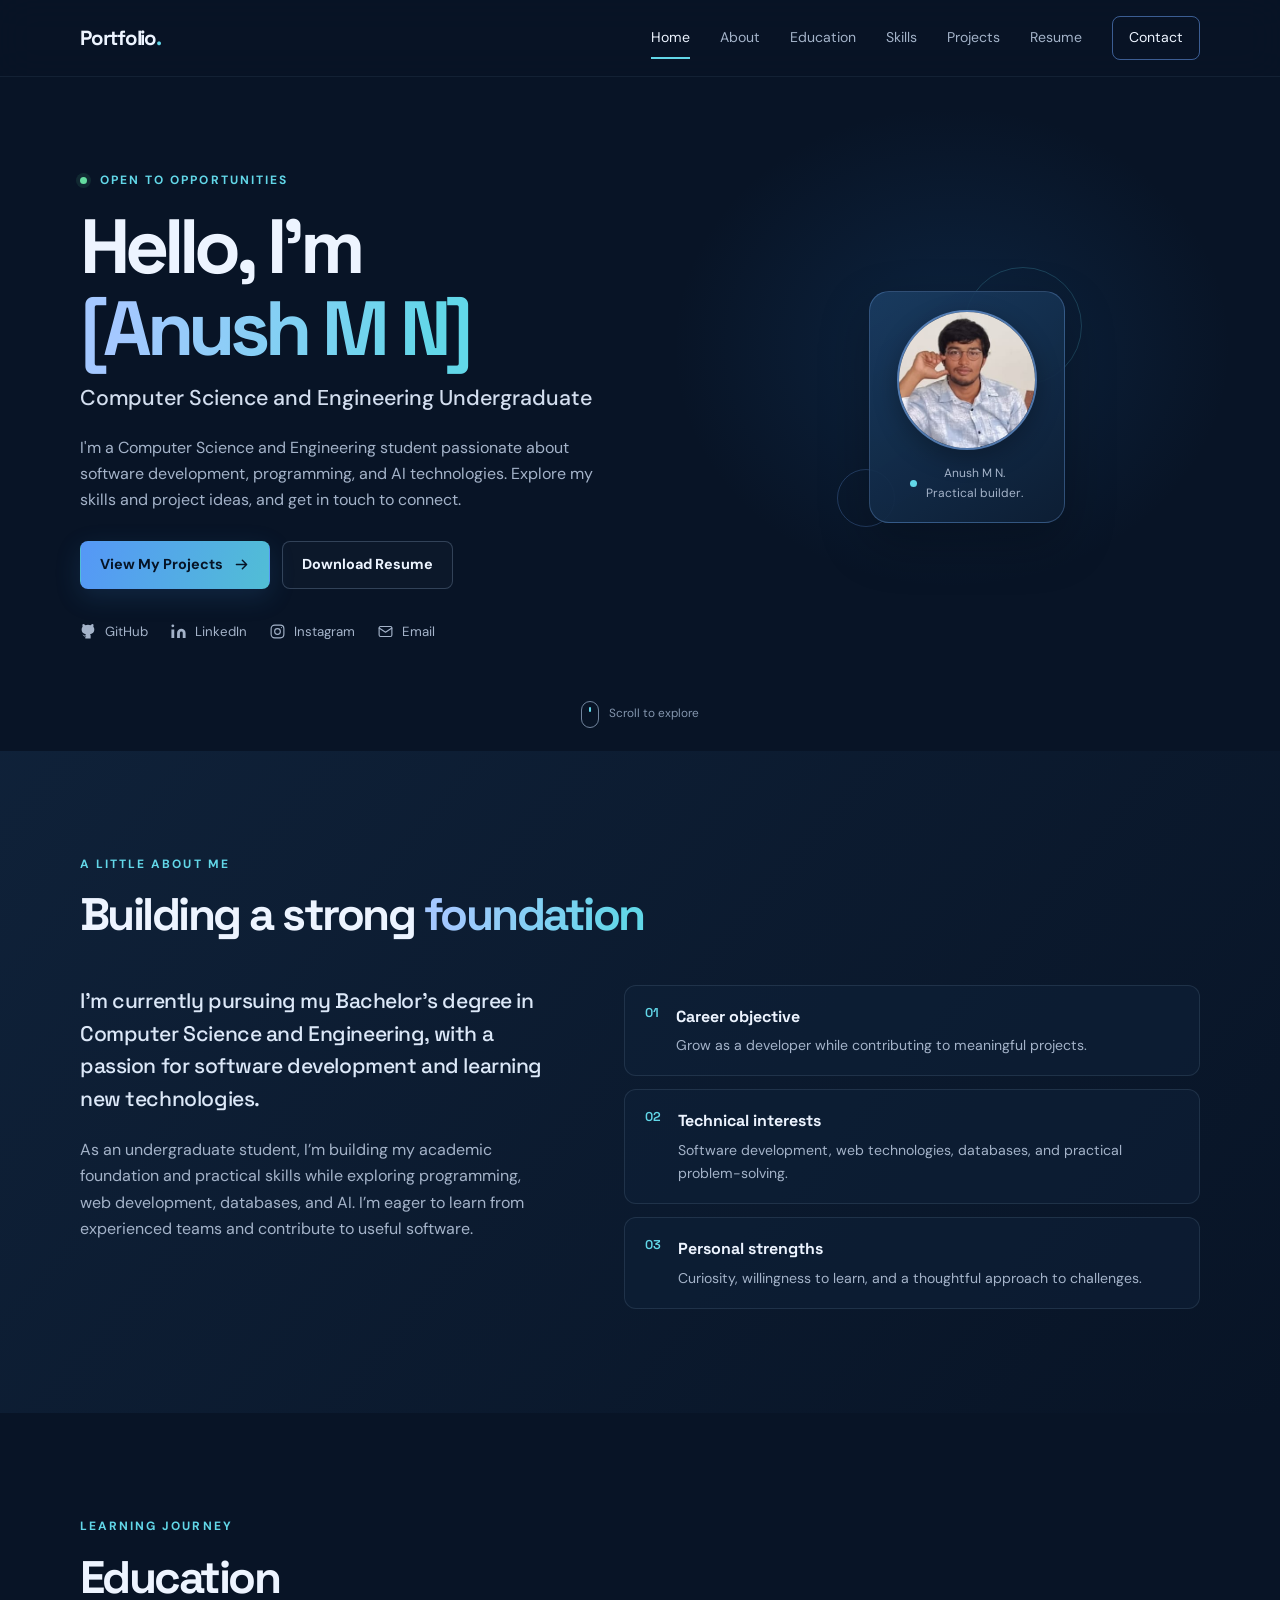
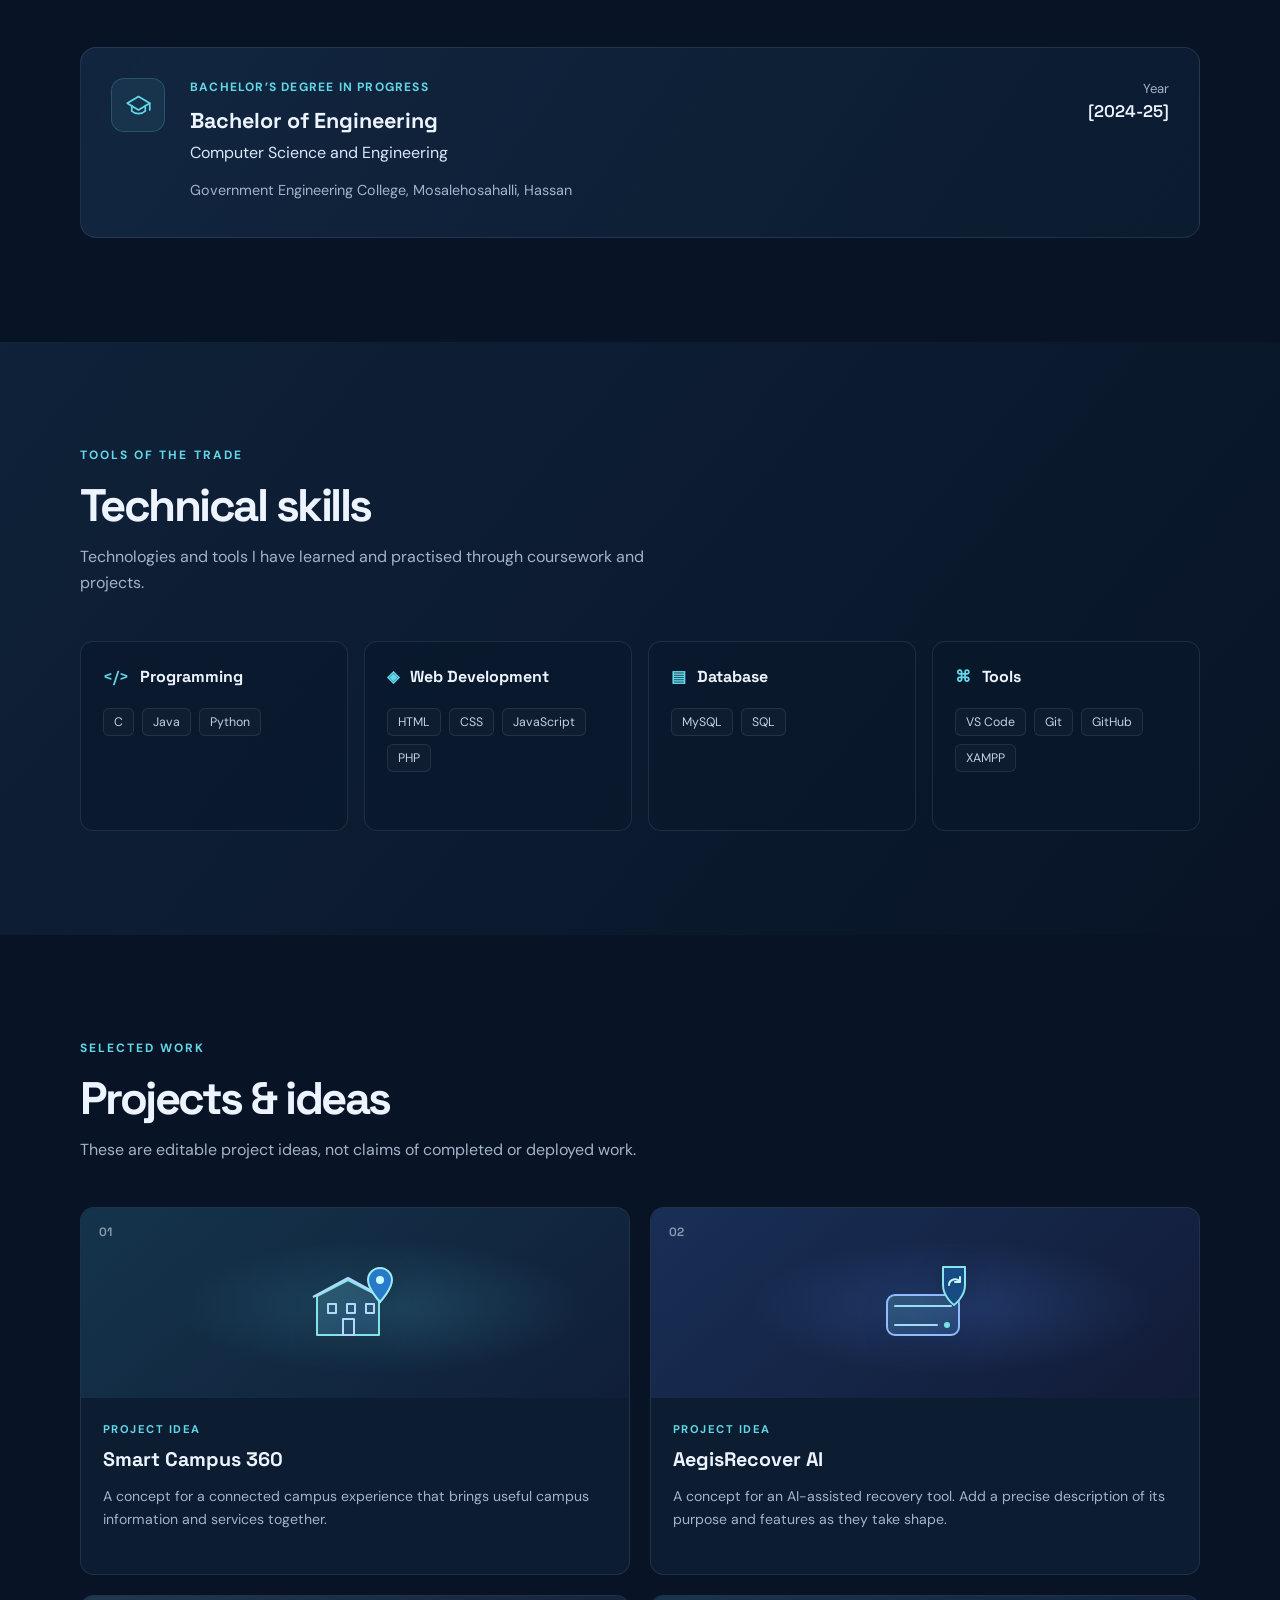
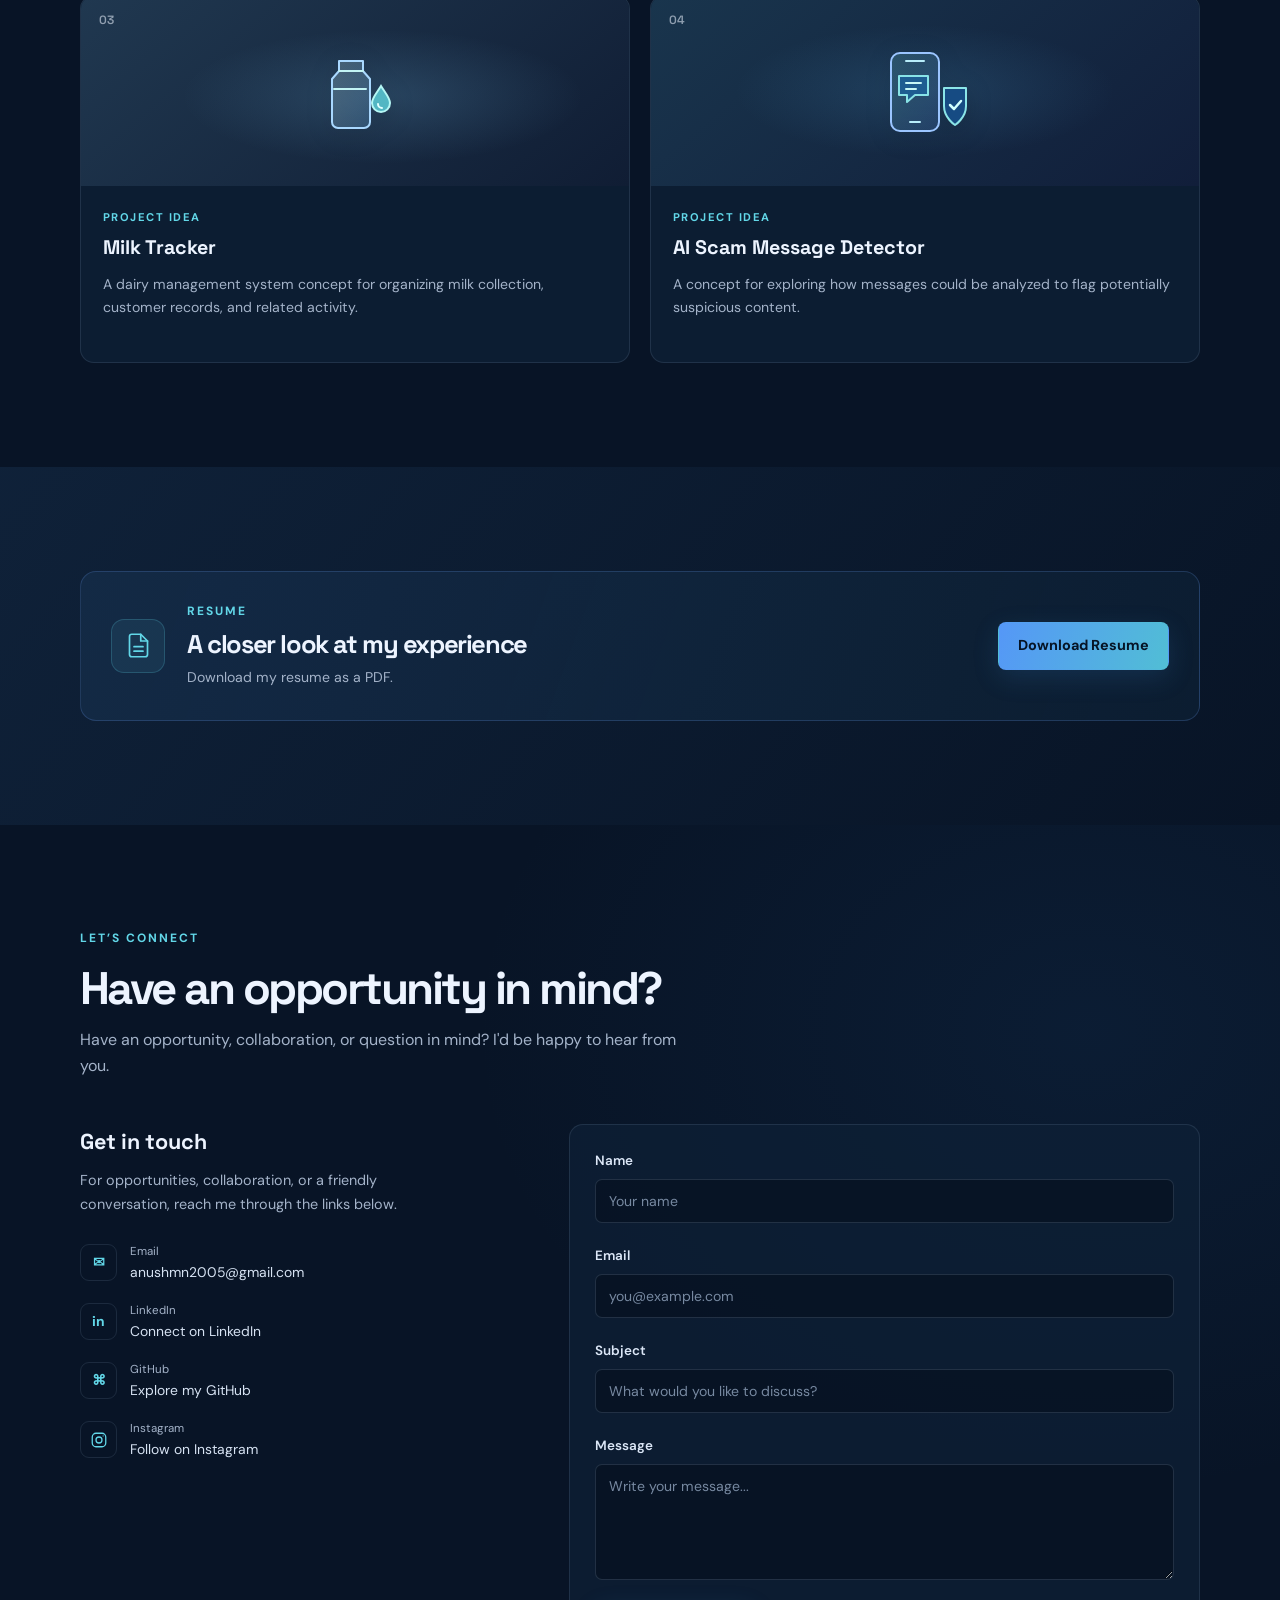
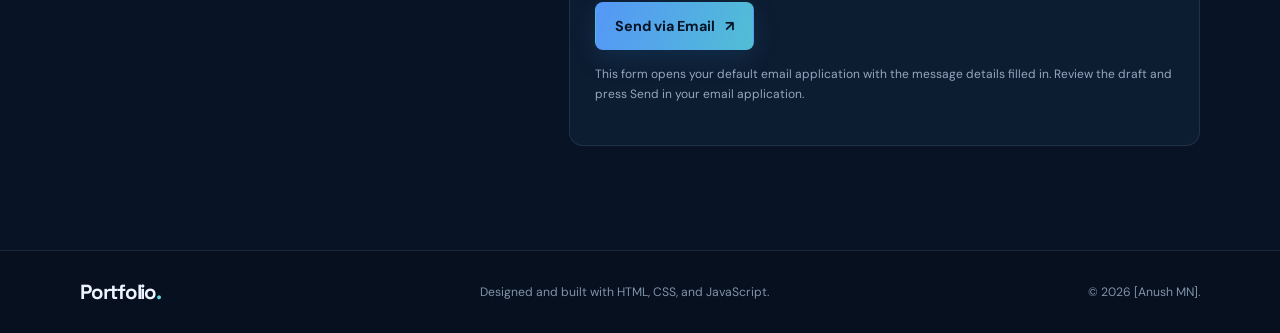
==== index.html @ e7bcd904 "Upload personal portfolio website" ====
<!doctype html>
<html lang="en">
  <head>
    <meta charset="utf-8">
    <meta name="viewport" content="width=device-width, initial-scale=1">
    <meta name="theme-color" content="#081426">
    <meta
      name="description"
      content="Portfolio of a Computer Science and Engineering undergraduate. Explore education, skills, projects, and contact details."
    >
    <title>Personal Portfolio | Computer Science and Engineering Undergraduate</title>
    <link rel="preconnect" href="https://fonts.googleapis.com">
    <link rel="preconnect" href="https://fonts.gstatic.com" crossorigin>
    <link
      href="https://fonts.googleapis.com/css2?family=DM+Sans:wght@400;500;600;700&family=Space+Grotesk:wght@400;500;600;700&display=swap"
      rel="stylesheet"
    >
    <link rel="stylesheet" href="css/style.css">
    <script src="js/script.js" defer></script>
  </head>
  <body>
    <a class="skip-link" href="#main-content">Skip to content</a>

    <header class="site-header">
      <div class="container header-inner">
        <a class="brand" href="#home" aria-label="Portfolio home">Portfolio<span>.</span></a>
        <button
          class="menu-toggle"
          type="button"
          aria-expanded="false"
          aria-controls="primary-navigation"
          aria-label="Open navigation menu"
        >
          <span></span><span></span><span></span>
        </button>
        <nav class="primary-navigation" id="primary-navigation" aria-label="Main navigation">
          <a class="nav-link is-active" href="#home">Home</a>
          <a class="nav-link" href="#about">About</a>
          <a class="nav-link" href="#education">Education</a>
          <a class="nav-link" href="#skills">Skills</a>
          <a class="nav-link" href="#projects">Projects</a>
          <a class="nav-link" href="#resume">Resume</a>
          <a class="nav-link nav-contact" href="#contact">Contact</a>
        </nav>
      </div>
    </header>

    <main id="main-content">
      <section class="hero section" id="home" aria-labelledby="hero-title">
        <div class="hero-glow" aria-hidden="true"></div>
        <div class="container hero-grid">
          <div class="hero-copy reveal">
            <p class="eyebrow"><span class="status-dot"></span> Open to opportunities</p>
            <h1 id="hero-title">Hello, I’m <span class="gradient-text"><br>[Anush M N]</span></h1>
            <p class="hero-role">Computer Science and Engineering Undergraduate</p>
            <p class="hero-intro">
              I'm a Computer Science and Engineering student passionate about software development, programming, and AI technologies.
              Explore my skills and project ideas, and get in touch to connect.
            </p>
            <div class="hero-actions">
              <a class="button button-primary" href="#projects">
                View My Projects
                <svg viewBox="0 0 20 20" aria-hidden="true"><path d="M4 10h12m-5-5 5 5-5 5"/></svg>
              </a>
              <a class="button button-secondary" href="assets/Anush_MN_Resume.pdf" download="Anush_MN_Resume.pdf">Download Resume</a>
            </div>
            <div class="social-links" aria-label="Social links">
              <a href="https://github.com/Anushm-n" target="_blank" rel="noreferrer" aria-label="GitHub profile">
                <svg viewBox="0 0 24 24" aria-hidden="true"><path d="M9 19c-4.3 1.4-4.3-2.5-6-3m12 6v-3.9a3.4 3.4 0 0 0-.9-2.6c3-.3 6.1-1.5 6.1-6.7a5.2 5.2 0 0 0-1.4-3.6 4.8 4.8 0 0 0-.1-3.6s-1.2-.4-3.9 1.4a13.5 13.5 0 0 0-7.1 0C5 1.2 3.8 1.6 3.8 1.6a4.8 4.8 0 0 0-.1 3.6 5.2 5.2 0 0 0-1.4 3.6c0 5.2 3.1 6.4 6.1 6.7a3.4 3.4 0 0 0-.9 2.6V22"/></svg>
                <span>GitHub</span>
              </a>
              <a href="https://www.linkedin.com/in/anush-anush-mn-0757133a0/" target="_blank" rel="noreferrer" aria-label="LinkedIn profile">
                <svg viewBox="0 0 24 24" aria-hidden="true"><path d="M16 8a6 6 0 0 1 6 6v7h-4v-7a2 2 0 0 0-4 0v7h-4v-7a6 6 0 0 1 6-6ZM2 9h4v12H2zM4 2a2 2 0 1 0 0 4 2 2 0 0 0 0-4Z"/></svg>
                <span>LinkedIn</span>
              </a>
              <a href="https://www.instagram.com/anushmn2005/" target="_blank" rel="noreferrer" aria-label="Instagram profile">
                <svg viewBox="0 0 24 24" aria-hidden="true"><rect x="3" y="3" width="18" height="18" rx="5"/><circle cx="12" cy="12" r="4"/><circle cx="17.5" cy="6.5" r=".75" fill="currentColor" stroke="none"/></svg>
                <span>Instagram</span>
              </a>
              <a href="mailto:anushmn2005@gmail.com" aria-label="Email Anush M N">
                <svg viewBox="0 0 24 24" aria-hidden="true"><rect x="3" y="5" width="18" height="14" rx="2"/><path d="m3 7 9 6 9-6"/></svg>
                <span>Email</span>
              </a>
            </div>
          </div>
          <div class="hero-visual reveal" aria-label="Profile photo">
            <div class="portrait-frame">
              <div class="portrait-image-frame">
                <img class="profile-photo" src="assets/profile.jpg" alt="Profile portrait cropped to face and shoulders">
              </div>
              <div class="portrait-caption"><span class="caption-mark"></span> Anush M N.<br> Practical builder.</div>
            </div>
            <div class="orbit orbit-one" aria-hidden="true"></div>
            <div class="orbit orbit-two" aria-hidden="true"></div>  
          </div>
        </div>
        <a class="scroll-cue" href="#about"><span></span> Scroll to explore</a>
      </section>

      <section class="section section-muted" id="about" aria-labelledby="about-title">
        <div class="container">
          <div class="section-heading reveal">
            <p class="eyebrow">A little about me</p>
            <h2 id="about-title">Building a strong <span class="gradient-text">foundation</span></h2>
          </div>
          <div class="about-grid">
            <div class="about-copy reveal">
              <p class="lead">
                I’m currently pursuing my Bachelor’s degree in Computer Science and
                Engineering, with a passion for software development and learning new technologies.
              </p>
              <p>
                As an undergraduate student, I’m building my academic foundation and practical
                skills while exploring programming, web development, databases, and AI.
                I’m eager to learn from experienced teams and contribute to useful software.
              </p>
            </div>
            <div class="strength-list reveal">
              <article class="strength-card">
                <span class="strength-icon" aria-hidden="true">01</span>
                <div><h3>Career objective</h3><p>Grow as a developer while contributing to meaningful projects.</p></div>
              </article>
              <article class="strength-card">
                <span class="strength-icon" aria-hidden="true">02</span>
                <div><h3>Technical interests</h3><p>Software development, web technologies, databases, and practical problem-solving.</p></div>
              </article>
              <article class="strength-card">
                <span class="strength-icon" aria-hidden="true">03</span>
                <div><h3>Personal strengths</h3><p>Curiosity, willingness to learn, and a thoughtful approach to challenges.</p></div>
              </article>
            </div>
          </div>
        </div>
      </section>

      <section class="section" id="education" aria-labelledby="education-title">
        <div class="container">
          <div class="section-heading reveal">
            <p class="eyebrow">Learning journey</p>
            <h2 id="education-title">Education</h2>
          </div>
          <article class="education-card reveal">
            <div class="education-icon" aria-hidden="true">
              <svg viewBox="0 0 24 24"><path d="m2 10 10-6 10 6-10 6-10-6Z"/><path d="M6 12v5c3.5 3 8.5 3 12 0v-5M22 10v6"/></svg>
            </div>
            <div class="education-details">
              <p class="card-kicker">Bachelor’s Degree in Progress</p>
              <h3>Bachelor of Engineering</h3>
              <p class="education-major">Computer Science and Engineering</p>
              <p class="muted-text">Government Engineering College, Mosalehosahalli, Hassan</p>
              
            </div>
            <div class="education-year"><span>Year</span><strong>[2024-25]</strong></div>
          </article>
        </div>
      </section>

      <section class="section section-muted" id="skills" aria-labelledby="skills-title">
        <div class="container">
          <div class="section-heading reveal">
            <p class="eyebrow">Tools of the trade</p>
            <h2 id="skills-title">Technical skills</h2>
            <p class="section-description">Technologies and tools I have learned and practised through coursework and projects.</p>
          </div>
          <div class="skill-groups">
            <article class="skill-card reveal">
              <div class="skill-heading"><span class="skill-symbol">&lt;/&gt;</span><h3>Programming</h3></div>
              <ul class="skill-list">
                <li><button class="skill-button" type="button" data-skill="c" aria-controls="skill-details" aria-expanded="false">C</button></li>
                <li><button class="skill-button" type="button" data-skill="java" aria-controls="skill-details" aria-expanded="false">Java</button></li>
                <li><button class="skill-button" type="button" data-skill="python" aria-controls="skill-details" aria-expanded="false">Python</button></li>
              </ul>
            </article>
            <article class="skill-card reveal">
              <div class="skill-heading"><span class="skill-symbol">◈</span><h3>Web Development</h3></div>
              <ul class="skill-list">
                <li><button class="skill-button" type="button" data-skill="html" aria-controls="skill-details" aria-expanded="false">HTML</button></li>
                <li><button class="skill-button" type="button" data-skill="css" aria-controls="skill-details" aria-expanded="false">CSS</button></li>
                <li><button class="skill-button" type="button" data-skill="javascript" aria-controls="skill-details" aria-expanded="false">JavaScript</button></li>
                <li><button class="skill-button" type="button" data-skill="php" aria-controls="skill-details" aria-expanded="false">PHP</button></li>
              </ul>
            </article>
            <article class="skill-card reveal">
              <div class="skill-heading"><span class="skill-symbol">▤</span><h3>Database</h3></div>
              <ul class="skill-list">
                <li><button class="skill-button" type="button" data-skill="mysql" aria-controls="skill-details" aria-expanded="false">MySQL</button></li>
                <li><button class="skill-button" type="button" data-skill="sql" aria-controls="skill-details" aria-expanded="false">SQL</button></li>
              </ul>
            </article>
            <article class="skill-card reveal">
              <div class="skill-heading"><span class="skill-symbol">⌘</span><h3>Tools</h3></div>
              <ul class="skill-list">
                <li><button class="skill-button" type="button" data-skill="vscode" aria-controls="skill-details" aria-expanded="false">VS Code</button></li>
                <li><button class="skill-button" type="button" data-skill="git" aria-controls="skill-details" aria-expanded="false">Git</button></li>
                <li><button class="skill-button" type="button" data-skill="github" aria-controls="skill-details" aria-expanded="false">GitHub</button></li>
                <li><button class="skill-button" type="button" data-skill="xampp" aria-controls="skill-details" aria-expanded="false">XAMPP</button></li>
              </ul>
            </article>
          </div>
          <aside class="skill-details" id="skill-details" aria-labelledby="skill-detail-title" aria-live="polite" tabindex="-1" hidden>
            <div class="skill-details-heading">
              <div>
                <p class="eyebrow">Topics learned and practised</p>
                <h3 id="skill-detail-title"></h3>
                <p class="skill-detail-intro" id="skill-detail-intro"></p>
              </div>
              <button class="skill-details-close" type="button" aria-label="Close skill details">Close <span aria-hidden="true">&times;</span></button>
            </div>
            <ul class="skill-topics" id="skill-topics"></ul>
          </aside>
        </div>
      </section>

      <section class="section" id="projects" aria-labelledby="projects-title">
        <div class="container">
          <div class="section-heading reveal">
            <p class="eyebrow">Selected work</p>
            <h2 id="projects-title">Projects &amp; ideas</h2>
            <p class="section-description">These are editable project ideas, not claims of completed or deployed work.</p>
          </div>
          <div class="project-grid">
            <article class="project-card reveal">
              <a class="project-card-link" href="project-details.html?project=smart-campus-360" target="_blank" rel="noopener" aria-label="View Smart Campus 360 project details in a new tab">
                <div class="project-art project-art-campus">
                  <span aria-hidden="true">01</span>
                  <svg class="project-illustration" viewBox="0 0 100 100" aria-hidden="true" focusable="false">
                    <defs><linearGradient id="campus-building" x1="0" y1="0" x2="1" y2="1"><stop stop-color="#75e1e5"/><stop offset="1" stop-color="#5797ed"/></linearGradient></defs>
                    <path d="M12 43 43 27l31 16v39H12z" fill="url(#campus-building)" fill-opacity=".2" stroke="#83e4e6" stroke-width="2" stroke-linejoin="round"/>
                    <path d="M8 44 43 25l35 19M23 51h8v9h-8zm19 0h8v9h-8zm19 0h8v9h-8zM38 66h11v16H38z" fill="none" stroke="#b3d8ff" stroke-width="2" stroke-linejoin="round"/>
                    <path d="M75 15a12 12 0 0 0-12 12c0 9 12 22 12 22s12-13 12-22a12 12 0 0 0-12-12Z" fill="#2879ca" stroke="#9cecf0" stroke-width="2"/>
                    <circle cx="75" cy="27" r="4" fill="#c8fbff"/>
                  </svg>
                </div>
                <div class="project-content">
                  <p class="project-status">Project idea</p>
                  <h3>Smart Campus 360</h3>
                  <p>A concept for a connected campus experience that brings useful campus information and services together.</p>
                </div>
              </a>
            </article>
            <article class="project-card reveal">
              <a class="project-card-link" href="project-details.html?project=aegisrecover-ai" target="_blank" rel="noopener" aria-label="View AegisRecover AI project details in a new tab">
                <div class="project-art project-art-aegis">
                  <span aria-hidden="true">02</span>
                  <svg class="project-illustration" viewBox="0 0 100 100" aria-hidden="true" focusable="false">
                    <defs><linearGradient id="drive-fill" x1="0" y1="0" x2="1" y2="1"><stop stop-color="#72dce5"/><stop offset="1" stop-color="#568ef0"/></linearGradient></defs>
                    <rect x="12" y="42" width="72" height="40" rx="8" fill="url(#drive-fill)" fill-opacity=".22" stroke="#8ebcff" stroke-width="2"/>
                    <path d="M20 53h56M20 72h42" stroke="#9fdcf3" stroke-width="2" stroke-linecap="round"/>
                    <circle cx="72" cy="72" r="3" fill="#79e4df"/>
                    <path d="M68 14h22v18c0 12-11 20-11 20S68 44 68 32z" fill="#164b83" stroke="#8be5e8" stroke-width="2" stroke-linejoin="round"/>
                    <path d="M74 32a6 6 0 0 1 11-3m0-5v5h-5" fill="none" stroke="#c5f6fa" stroke-width="2" stroke-linecap="round" stroke-linejoin="round"/>
                  </svg>
                </div>
                <div class="project-content">
                  <p class="project-status">Project idea</p>
                  <h3>AegisRecover AI</h3>
                  <p>A concept for an AI-assisted recovery tool. Add a precise description of its purpose and features as they take shape.</p>
                </div>
              </a>
            </article>
            <article class="project-card reveal">
              <a class="project-card-link" href="project-details.html?project=milk-tracker" target="_blank" rel="noopener" aria-label="View Milk Tracker project details in a new tab">
                <div class="project-art project-art-milk">
                  <span aria-hidden="true">03</span>
                  <svg class="project-illustration" viewBox="0 0 100 100" aria-hidden="true" focusable="false">
                    <defs><linearGradient id="milk-bottle" x1="0" y1="0" x2="1" y2="1"><stop stop-color="#d5faff"/><stop offset="1" stop-color="#70b8f5"/></linearGradient></defs>
                    <path d="M34 20h24v10l7 8v43a6 6 0 0 1-6 6H33a6 6 0 0 1-6-6V38l7-8z" fill="url(#milk-bottle)" fill-opacity=".22" stroke="#a9d8ff" stroke-width="2" stroke-linejoin="round"/>
                    <path d="M34 30h24M29 48h32" stroke="#c2f4f4" stroke-width="2" stroke-linecap="round"/>
                    <path d="M76 45c-5 8-9 12-9 17a9 9 0 0 0 18 0c0-5-4-9-9-17Z" fill="#5ed5df" fill-opacity=".8" stroke="#b5f7f5" stroke-width="2"/>
                    <path d="M73 63a4 4 0 0 0 4 4" fill="none" stroke="#e0ffff" stroke-width="2" stroke-linecap="round"/>
                  </svg>
                </div>
                <div class="project-content">
                  <p class="project-status">Project idea</p>
                  <h3>Milk Tracker</h3>
                  <p>A dairy management system concept for organizing milk collection, customer records, and related activity.</p>
                </div>
              </a>
            </article>
            <article class="project-card reveal">
              <a class="project-card-link" href="project-details.html?project=ai-scam-message-detector" target="_blank" rel="noopener" aria-label="View AI Scam Message Detector project details in a new tab">
                <div class="project-art project-art-scam">
                  <span aria-hidden="true">04</span>
                  <svg class="project-illustration" viewBox="0 0 100 100" aria-hidden="true" focusable="false">
                    <defs><linearGradient id="phone-fill" x1="0" y1="0" x2="1" y2="1"><stop stop-color="#79e0e5"/><stop offset="1" stop-color="#588fed"/></linearGradient></defs>
                    <rect x="16" y="12" width="48" height="78" rx="9" fill="url(#phone-fill)" fill-opacity=".18" stroke="#9bc5ff" stroke-width="2"/>
                    <path d="M31 20h18M35 81h10" stroke="#b8edfa" stroke-width="2" stroke-linecap="round"/>
                    <path d="M24 35h29v19H40l-8 7v-7h-8z" fill="#1e5d91" stroke="#88e3e7" stroke-width="2" stroke-linejoin="round"/>
                    <path d="M31 42h15M31 48h10" stroke="#c7f7f6" stroke-width="2" stroke-linecap="round"/>
                    <path d="M69 47h22v18c0 12-11 19-11 19S69 77 69 65z" fill="#164b83" stroke="#8be5e8" stroke-width="2" stroke-linejoin="round"/>
                    <path d="m75 64 4 4 7-8" fill="none" stroke="#d1ffff" stroke-width="2.5" stroke-linecap="round" stroke-linejoin="round"/>
                  </svg>
                </div>
                <div class="project-content">
                  <p class="project-status">Project idea</p>
                  <h3>AI Scam Message Detector</h3>
                  <p>A concept for exploring how messages could be analyzed to flag potentially suspicious content.</p>
                </div>
              </a>
            </article>
          </div>
        </div>
      </section>

      <section class="section section-muted" id="resume" aria-labelledby="resume-title">
        <div class="container">
          <div class="resume-card reveal">
            <div class="resume-icon" aria-hidden="true">
              <svg viewBox="0 0 24 24"><path d="M14 2H6a2 2 0 0 0-2 2v16a2 2 0 0 0 2 2h12a2 2 0 0 0 2-2V8z"/><path d="M14 2v6h6M8 13h8M8 17h8"/></svg>
            </div>
            <div class="resume-copy">
              <p class="eyebrow">Resume</p>
              <h2 id="resume-title">A closer look at my experience</h2>
              <p id="resume-status" class="muted-text" role="status">Download my resume as a PDF.</p>
            </div>
            <a class="button button-primary resume-download" href="assets/Anush_MN_Resume.pdf" download="Anush_MN_Resume.pdf">Download Resume</a>
          </div>
        </div>
      </section>

      <section class="section contact-section" id="contact" aria-labelledby="contact-title">
        <div class="container">
          <div class="section-heading reveal">
            <p class="eyebrow">Let’s connect</p>
            <h2 id="contact-title">Have an opportunity in mind?</h2>
            <p class="section-description">Have an opportunity, collaboration, or question in mind? I'd be happy to hear from you.</p>
          </div>
          <div class="contact-grid">
            <div class="contact-aside reveal">
              <h3>Get in touch</h3>
              <p>For opportunities, collaboration, or a friendly conversation, reach me through the links below.</p>
              <a class="contact-detail" href="mailto:anushmn2005@gmail.com">
                <span class="contact-detail-icon" aria-hidden="true">✉</span>
                <span><small>Email</small>anushmn2005@gmail.com</span>
              </a>
              <a class="contact-detail" href="https://www.linkedin.com/in/anush-anush-mn-0757133a0/" target="_blank" rel="noreferrer">
                <span class="contact-detail-icon" aria-hidden="true">in</span>
                <span><small>LinkedIn</small>Connect on LinkedIn</span>
              </a>
              <a class="contact-detail" href="https://github.com/Anushm-n" target="_blank" rel="noreferrer">
                <span class="contact-detail-icon" aria-hidden="true">⌘</span>
                <span><small>GitHub</small>Explore my GitHub</span>
              </a>
              <a class="contact-detail" href="https://www.instagram.com/anushmn2005/" target="_blank" rel="noreferrer">
                <span class="contact-detail-icon" aria-hidden="true">
                  <svg viewBox="0 0 24 24"><rect x="3" y="3" width="18" height="18" rx="5"/><circle cx="12" cy="12" r="4"/><circle cx="17.5" cy="6.5" r=".75" fill="currentColor" stroke="none"/></svg>
                </span>
                <span><small>Instagram</small>Follow on Instagram</span>
              </a>
            </div>
            <form class="contact-form reveal" id="contact-form" novalidate>
              <div class="form-row">
                <label for="contact-name">Name</label>
                <input id="contact-name" name="name" type="text" autocomplete="name" placeholder="Your name" required minlength="2">
                <small class="field-error" id="name-error"></small>
              </div>
              <div class="form-row">
                <label for="contact-email">Email</label>
                <input id="contact-email" name="email" type="email" autocomplete="email" placeholder="you@example.com" required>
                <small class="field-error" id="email-error"></small>
              </div>
              <div class="form-row">
                <label for="contact-subject">Subject</label>
                <input id="contact-subject" name="subject" type="text" placeholder="What would you like to discuss?" required minlength="3">
                <small class="field-error" id="subject-error"></small>
              </div>
              <div class="form-row">
                <label for="contact-message">Message</label>
                <textarea id="contact-message" name="message" rows="5" placeholder="Write your message..." required minlength="10"></textarea>
                <small class="field-error" id="message-error"></small>
              </div>
              <button class="button button-primary form-submit" type="submit">Send via Email <span aria-hidden="true">↗</span></button>
              <p class="form-note">This form opens your default email application with the message details filled in. Review the draft and press Send in your email application.</p>
              <p class="form-feedback" id="form-feedback" role="status" aria-live="polite"></p>
            </form>
          </div>
        </div>
      </section>
    </main>

    <footer class="site-footer">
      <div class="container footer-inner">
        <a class="brand" href="#home">Portfolio<span>.</span></a>
        <p>Designed and built with HTML, CSS, and JavaScript.</p>
        <p>&copy; <span id="current-year"></span> [Anush MN].</p>
      </div>
    </footer>

    <button class="back-to-top" type="button" aria-label="Back to top" title="Back to top">
      <svg viewBox="0 0 24 24" aria-hidden="true"><path d="m6 14 6-6 6 6"/></svg>
    </button>
  </body>
</html>
---- css/style.css ----
:root {
  color-scheme: dark;
  --page: #081426;
  --page-soft: #0c1a2e;
  --surface: #102139;
  --surface-raised: #142944;
  --line: rgba(165, 190, 225, 0.13);
  --text: #edf4ff;
  --muted: #a4b3c9;
  --blue: #70a7ff;
  --cyan: #62d7e8;
  --font-body: "DM Sans", sans-serif;
  --font-display: "Space Grotesk", sans-serif;
  --container: 1120px;
}

* { box-sizing: border-box; }

html { scroll-behavior: smooth; scroll-padding-top: 88px; }

body {
  margin: 0;
  background: var(--page);
  color: var(--text);
  font-family: var(--font-body);
  font-size: 16px;
  line-height: 1.65;
  -webkit-font-smoothing: antialiased;
}

body, button, input, textarea { font-family: var(--font-body); }
button, a { -webkit-tap-highlight-color: transparent; }
a { color: inherit; text-decoration: none; }
button { color: inherit; }
svg { display: block; }
::selection { color: #061324; background: var(--cyan); }

.container { width: min(var(--container), calc(100% - 48px)); margin-inline: auto; }
.section { position: relative; padding: 104px 0; }
.section-muted { background: linear-gradient(130deg, rgba(17, 37, 62, 0.78), rgba(8, 20, 38, 0.25)); }
.skip-link {
  position: fixed; z-index: 20; top: 10px; left: 10px; padding: 10px 14px;
  transform: translateY(-160%); border-radius: 8px; background: var(--text); color: var(--page);
}
.skip-link:focus { transform: translateY(0); }

.site-header {
  position: sticky; z-index: 10; top: 0; border-bottom: 1px solid rgba(165, 190, 225, 0.08);
  background: rgba(8, 20, 38, 0.88); backdrop-filter: blur(18px);
}
.header-inner { min-height: 76px; display: flex; align-items: center; justify-content: space-between; }
.brand { font: 700 1.28rem var(--font-display); letter-spacing: -0.06em; }
.brand span { color: var(--cyan); }
.primary-navigation { display: flex; align-items: center; gap: 30px; }
.nav-link { position: relative; color: var(--muted); font-size: 0.88rem; transition: color 180ms ease; }
.nav-link:hover, .nav-link.is-active { color: var(--text); }
.nav-link.is-active::after { position: absolute; right: 0; bottom: -9px; left: 0; height: 2px; background: var(--cyan); content: ""; }
.nav-contact { padding: 9px 16px; border: 1px solid rgba(112, 167, 255, 0.5); border-radius: 8px; color: var(--text); }
.nav-contact::after { display: none; }
.menu-toggle { display: none; }

.hero { min-height: 620px; display: flex; align-items: center; overflow: hidden; padding-top: 94px; padding-bottom: 108px; }
.hero-glow { position: absolute; top: 3%; right: 3%; width: 580px; height: 500px; pointer-events: none; background: radial-gradient(ellipse, rgba(31, 98, 165, 0.2), transparent 68%); }
.hero-grid { position: relative; display: grid; grid-template-columns: 1.12fr 0.88fr; align-items: center; gap: 60px; }
.eyebrow { margin: 0 0 14px; color: var(--cyan); font-size: 0.75rem; font-weight: 700; letter-spacing: 0.17em; text-transform: uppercase; }
.status-dot { display: inline-block; width: 7px; height: 7px; margin-right: 8px; border-radius: 50%; background: #64dca0; box-shadow: 0 0 0 4px rgba(100, 220, 160, 0.1); }
h1, h2, h3, p { margin-top: 0; }
h1, h2, h3 { font-family: var(--font-display); }
h1 { max-width: 700px; margin-bottom: 12px; font-size: clamp(2.8rem, 6vw, 4.8rem); line-height: 1.07; letter-spacing: -0.065em; }
.gradient-text { background: linear-gradient(100deg, #a4c8ff 12%, #62d7e8 90%); -webkit-background-clip: text; background-clip: text; color: transparent; }
.hero-role { margin-bottom: 18px; color: #d3deef; font-size: clamp(1.05rem, 2vw, 1.34rem); font-weight: 500; }
.hero-intro { max-width: 540px; margin-bottom: 27px; color: var(--muted); }
.hero-actions { display: flex; flex-wrap: wrap; gap: 12px; }
.button { min-height: 48px; display: inline-flex; align-items: center; justify-content: center; gap: 10px; padding: 0 19px; border: 1px solid transparent; border-radius: 8px; cursor: pointer; font-size: 0.9rem; font-weight: 700; transition: transform 180ms ease, border-color 180ms ease, background 180ms ease; }
.button:hover { transform: translateY(-2px); }
.button:focus-visible, a:focus-visible, button:focus-visible, input:focus-visible, textarea:focus-visible { outline: 3px solid rgba(98, 215, 232, 0.75); outline-offset: 3px; }
.button-primary { background: linear-gradient(110deg, #5597f7, #51bed5); color: #061426; box-shadow: 0 8px 26px rgba(57, 136, 205, 0.17); }
.button-primary:hover { background: linear-gradient(110deg, #6ba5fa, #6ad8e9); }
.button-primary svg { width: 17px; fill: none; stroke: currentColor; stroke-linecap: round; stroke-linejoin: round; stroke-width: 1.7; }
.button-secondary { border-color: rgba(165, 190, 225, 0.25); background: rgba(255,255,255,0.02); color: var(--text); }
.button-secondary:hover { border-color: var(--blue); background: rgba(112, 167, 255, 0.08); }
.social-links { display: flex; flex-wrap: wrap; gap: 22px; margin-top: 32px; }
.social-links a { display: inline-flex; align-items: center; gap: 8px; color: var(--muted); font-size: 0.83rem; transition: color 180ms ease; }
.social-links a:hover { color: var(--cyan); }
.social-links svg { width: 17px; height: 17px; fill: none; stroke: currentColor; stroke-linecap: round; stroke-linejoin: round; stroke-width: 1.6; }
.social-links a:first-child svg, .social-links a:nth-child(2) svg { fill: currentColor; stroke: none; }

.hero-visual { position: relative; width: min(100%, 220px); justify-self: center; padding: 12px; }
.portrait-frame { position: relative; z-index: 1; display: flex; flex-direction: column; align-items: center; gap: 14px; overflow: hidden; padding: 18px 14px; border: 1px solid rgba(134, 185, 255, 0.27); border-radius: 20px; background: linear-gradient(145deg, rgba(26, 61, 99, 0.9), rgba(13, 30, 52, 0.96)); box-shadow: 0 20px 50px rgba(0,0,0,0.26); }
.portrait-image-frame { flex: 0 0 140px; width: 140px; height: 140px; overflow: hidden; border: 2px solid rgba(134, 185, 255, 0.55); border-radius: 50%; box-shadow: 0 8px 24px rgba(0,0,0,0.28); }
.profile-photo { display: block; width: 100%; height: 100%; object-fit: cover; object-position: center 20%; transform: translateX(30px) scale(1.8); }
.portrait-caption { display: flex; align-items: center; justify-content: center; gap: 9px; color: var(--muted); font-size: 0.75rem; text-align: center; }
.caption-mark { width: 7px; height: 7px; border-radius: 50%; background: var(--cyan); }
.orbit { position: absolute; border: 1px solid rgba(98, 215, 232, 0.2); border-radius: 50%; }
.orbit-one { top: -12px; right: -5px; width: 118px; height: 118px; }
.orbit-two { bottom: 8px; left: -20px; width: 58px; height: 58px; border-color: rgba(112, 167, 255, 0.25); }
.scroll-cue { position: absolute; bottom: 23px; left: 50%; display: flex; align-items: center; gap: 10px; transform: translateX(-50%); color: #8395ad; font-size: 0.74rem; }
.scroll-cue span { width: 18px; height: 27px; border: 1px solid #71849d; border-radius: 12px; }
.scroll-cue span::after { display: block; width: 2px; height: 5px; margin: 5px auto; border-radius: 3px; background: var(--cyan); content: ""; }

.section-heading { max-width: 700px; margin-bottom: 44px; }
.section-heading h2, .resume-copy h2 { margin-bottom: 12px; font-size: clamp(2rem, 4vw, 2.85rem); line-height: 1.15; letter-spacing: -0.055em; }
.section-description { max-width: 600px; margin-bottom: 0; color: var(--muted); }
.about-grid { display: grid; grid-template-columns: 0.9fr 1.1fr; gap: 72px; }
.about-copy p { color: var(--muted); }
.about-copy .lead { color: #dce8f8; font: 500 1.32rem/1.55 var(--font-display); letter-spacing: -0.02em; }
.strength-list { display: grid; gap: 13px; }
.strength-card { display: flex; gap: 17px; padding: 18px 20px; border: 1px solid var(--line); border-radius: 12px; background: rgba(15, 34, 57, 0.55); }
.strength-icon { flex: 0 0 auto; color: var(--cyan); font: 600 0.8rem var(--font-display); }
.strength-card h3 { margin-bottom: 4px; font-size: 1rem; }
.strength-card p { margin-bottom: 0; color: var(--muted); font-size: 0.88rem; }

.education-card { display: flex; align-items: flex-start; gap: 25px; padding: 30px; border: 1px solid var(--line); border-radius: 16px; background: linear-gradient(125deg, rgba(20, 41, 68, 0.86), rgba(13, 30, 51, 0.75)); }
.education-icon, .resume-icon { flex: 0 0 auto; display: grid; width: 54px; height: 54px; place-items: center; border: 1px solid rgba(98, 215, 232, 0.2); border-radius: 13px; background: rgba(98, 215, 232, 0.08); color: var(--cyan); }
.education-icon svg, .resume-icon svg { width: 27px; fill: none; stroke: currentColor; stroke-linecap: round; stroke-linejoin: round; stroke-width: 1.5; }
.education-details { flex: 1; }
.card-kicker { margin-bottom: 5px; color: var(--cyan); font-size: 0.75rem; font-weight: 700; letter-spacing: 0.1em; text-transform: uppercase; }
.education-details h3 { margin-bottom: 2px; font-size: 1.35rem; }
.education-major { margin-bottom: 12px; color: #d9e7f8; }
.muted-text { color: var(--muted); }
.education-details .muted-text { margin-bottom: 4px; font-size: 0.9rem; }
.education-year { min-width: 125px; display: flex; flex-direction: column; align-items: flex-end; color: var(--muted); font-size: 0.82rem; }
.education-year strong { color: var(--text); font: 600 1.05rem var(--font-display); }

.skill-groups { display: grid; grid-template-columns: repeat(4, 1fr); gap: 16px; }
.skill-card { min-height: 190px; padding: 22px; border: 1px solid var(--line); border-radius: 13px; background: rgba(10, 25, 44, 0.68); transition: transform 180ms ease, border-color 180ms ease; }
.skill-card:hover { transform: translateY(-4px); border-color: rgba(98, 215, 232, 0.34); }
.skill-heading { display: flex; align-items: center; gap: 11px; margin-bottom: 18px; }
.skill-heading h3 { margin: 0; font-size: 1rem; }
.skill-symbol { color: var(--cyan); font: 600 1rem var(--font-display); }
.skill-list, .tag-list { display: flex; flex-wrap: wrap; gap: 8px; margin: 0; padding: 0; list-style: none; }
.skill-button, .tag-list li { padding: 5px 10px; border: 1px solid rgba(165, 190, 225, 0.13); border-radius: 6px; background: rgba(255,255,255,0.025); color: #c3d0e2; font-size: 0.77rem; }
.skill-button { cursor: pointer; transition: color 180ms ease, border-color 180ms ease, background 180ms ease; }
.skill-button:hover, .skill-button[aria-expanded="true"] { border-color: rgba(98, 215, 232, 0.45); background: rgba(98, 215, 232, 0.09); color: var(--cyan); }
.skill-button:focus-visible, .skill-details-close:focus-visible { outline: 3px solid rgba(98, 215, 232, 0.75); outline-offset: 3px; }
.skill-details { margin-top: 20px; padding: 22px 24px; border: 1px solid rgba(112, 167, 255, 0.26); border-radius: 13px; background: linear-gradient(125deg, rgba(20, 41, 68, 0.92), rgba(13, 30, 51, 0.88)); box-shadow: 0 16px 38px rgba(0,0,0,0.18); }
.skill-details[hidden] { display: none; }
.skill-details.is-open { animation: skill-details-enter 220ms ease both; }
.skill-details-heading { display: flex; align-items: flex-start; justify-content: space-between; gap: 20px; }
.skill-details-heading .eyebrow { margin-bottom: 5px; font-size: 0.67rem; }
.skill-details-heading h3 { margin-bottom: 5px; font-size: 1.25rem; }
.skill-detail-intro { margin-bottom: 0; color: var(--muted); font-size: 0.86rem; }
.skill-details-close { flex: 0 0 auto; display: inline-flex; align-items: center; gap: 8px; padding: 7px 10px; border: 1px solid var(--line); border-radius: 7px; background: rgba(255,255,255,0.025); color: #c3d0e2; cursor: pointer; font-size: 0.78rem; }
.skill-details-close:hover { border-color: rgba(98, 215, 232, 0.4); color: var(--cyan); }
.skill-details-close span { font-size: 1.05rem; line-height: 1; }
.skill-topics { display: flex; flex-wrap: wrap; gap: 8px; margin: 17px 0 0; padding: 0; list-style: none; }
.skill-topics li { padding: 5px 10px; border: 1px solid rgba(165, 190, 225, 0.13); border-radius: 6px; background: rgba(255,255,255,0.025); color: #c3d0e2; font-size: 0.77rem; }
@keyframes skill-details-enter { from { opacity: 0; transform: translateY(8px); } to { opacity: 1; transform: translateY(0); } }

.project-grid { display: grid; grid-template-columns: repeat(2, 1fr); gap: 20px; }
.project-card { overflow: hidden; border: 1px solid var(--line); border-radius: 14px; background: rgba(15, 32, 54, 0.78); transition: transform 180ms ease, border-color 180ms ease; }
.project-card:hover { transform: translateY(-4px); border-color: rgba(112, 167, 255, 0.35); }
.project-card-link { display: block; height: 100%; color: inherit; }
.project-card-link:focus-visible { display: block; outline: 3px solid rgba(98, 215, 232, 0.75); outline-offset: -3px; }
.project-art { position: relative; height: 190px; display: grid; overflow: hidden; place-items: center; }
.project-art > span { position: absolute; z-index: 1; top: 16px; left: 18px; color: rgba(237, 244, 255, 0.56); font: 600 0.75rem var(--font-display); }
.project-art-campus { background: radial-gradient(ellipse at 55% 52%, rgba(75, 182, 199, 0.2), transparent 48%), linear-gradient(140deg, #14344b, #101e39); }
.project-art-aegis { background: radial-gradient(ellipse at 55% 52%, rgba(75, 130, 229, 0.22), transparent 48%), linear-gradient(140deg, #182f56, #121b37); }
.project-art-milk { background: radial-gradient(ellipse at 55% 53%, rgba(112, 183, 226, 0.2), transparent 47%), linear-gradient(140deg, #203850, #101d34); }
.project-art-scam { background: radial-gradient(ellipse at 50% 50%, rgba(75, 153, 202, 0.2), transparent 49%), linear-gradient(140deg, #19354d, #111e3a); }
.project-illustration { position: relative; width: 100px; height: 100px; overflow: visible; filter: drop-shadow(0 5px 12px rgba(0, 0, 0, 0.2)); }
.project-content { padding: 22px; }
.project-status { margin-bottom: 5px; color: var(--cyan); font-size: 0.7rem; font-weight: 700; letter-spacing: 0.13em; text-transform: uppercase; }
.project-content h3 { margin-bottom: 9px; font-size: 1.23rem; }
.project-content > p:not(.project-status) { min-height: 51px; margin-bottom: 16px; color: var(--muted); font-size: 0.88rem; }
.tag-list { margin-bottom: 18px; }
.tag-list li { color: #9eb4cd; font-size: 0.72rem; }

.project-details-page { min-height: 100vh; display: flex; flex-direction: column; }
.project-details-main { flex: 1; padding: 48px 0 90px; }
.project-back-link { display: inline-flex; align-items: center; gap: 9px; margin-bottom: 22px; color: #b6d2fb; font-size: 0.9rem; font-weight: 600; }
.project-back-link:hover { color: var(--cyan); }
.project-back-link:focus-visible { outline: 3px solid rgba(98, 215, 232, 0.75); outline-offset: 4px; }
.project-details-card { overflow: hidden; border: 1px solid var(--line); border-radius: 16px; background: rgba(15, 32, 54, 0.82); box-shadow: 0 24px 60px rgba(0,0,0,0.2); animation: skill-details-enter 240ms ease both; }
.project-details-card[hidden] { display: none; }
.project-details-art { min-height: 190px; display: grid; place-items: center; }
.project-details-art.project-art-campus { background: radial-gradient(ellipse at 55% 52%, rgba(75, 182, 199, 0.2), transparent 48%), linear-gradient(140deg, #14344b, #101e39); }
.project-details-art.project-art-aegis { background: radial-gradient(ellipse at 55% 52%, rgba(75, 130, 229, 0.22), transparent 48%), linear-gradient(140deg, #182f56, #121b37); }
.project-details-art.project-art-milk { background: radial-gradient(ellipse at 55% 53%, rgba(112, 183, 226, 0.2), transparent 47%), linear-gradient(140deg, #203850, #101d34); }
.project-details-art.project-art-scam { background: radial-gradient(ellipse at 50% 50%, rgba(75, 153, 202, 0.2), transparent 49%), linear-gradient(140deg, #19354d, #111e3a); }
.project-details-illustration { width: 110px; height: 110px; filter: drop-shadow(0 5px 12px rgba(0,0,0,0.2)); }
.project-details-content { max-width: 760px; padding: 34px clamp(22px, 6vw, 58px) 42px; }
.project-details-content > .project-status { margin-bottom: 8px; }
.project-details-content h1 { margin-bottom: 14px; font-size: clamp(2rem, 5vw, 3rem); }
.project-details-overview { margin-bottom: 30px; color: #c4d2e5; font-size: 1.02rem; }
.project-details-content h2 { margin-bottom: 13px; font-size: 1.2rem; }
.project-area-list { display: grid; gap: 10px; margin: 0; padding: 0; list-style: none; }
.project-area-list li { position: relative; padding: 10px 13px 10px 34px; border: 1px solid var(--line); border-radius: 8px; background: rgba(255,255,255,0.025); color: #c3d0e2; font-size: 0.9rem; }
.project-area-list li::before { position: absolute; top: 17px; left: 14px; width: 7px; height: 7px; border-radius: 50%; background: var(--cyan); content: ""; }
.project-details-note { margin: 22px 0 0; padding: 12px 14px; border-left: 3px solid var(--cyan); border-radius: 0 7px 7px 0; background: rgba(98, 215, 232, 0.07); color: #c3d0e2; font-size: 0.86rem; }
.project-details-note[hidden] { display: none; }
.project-details-error { padding: 22px; border: 1px solid var(--line); border-radius: 12px; color: var(--muted); }
.project-details-error[hidden] { display: none; }
.project-links { display: flex; gap: 20px; }
.text-link { color: #b6d2fb; font-size: 0.82rem; font-weight: 600; }
.text-link:hover { color: var(--cyan); }
.text-link span { margin-left: 3px; }
.is-placeholder { color: #8497b1; }
.is-placeholder:hover { color: var(--cyan); }

.resume-card { display: flex; align-items: center; gap: 22px; padding: 30px; border: 1px solid rgba(112, 167, 255, 0.2); border-radius: 16px; background: linear-gradient(110deg, rgba(20, 43, 71, 0.9), rgba(13, 31, 51, 0.8)); }
.resume-copy { flex: 1; }
.resume-copy .eyebrow { margin-bottom: 8px; }
.resume-copy h2 { margin-bottom: 7px; font-size: 1.6rem; }
.resume-copy .muted-text { margin-bottom: 0; font-size: 0.88rem; }
code { color: #b9d7ff; font-size: 0.92em; }
.resume-download[hidden] { display: none; }

.contact-section { background: radial-gradient(ellipse at 85% 20%, rgba(34, 91, 150, 0.12), transparent 40%); }
.contact-grid { display: grid; grid-template-columns: 0.8fr 1.2fr; gap: 68px; align-items: start; }
.contact-aside h3 { margin-bottom: 10px; font-size: 1.35rem; }
.contact-aside > p { max-width: 340px; margin-bottom: 25px; color: var(--muted); font-size: 0.9rem; }
.contact-detail { display: flex; align-items: center; gap: 13px; margin: 17px 0; color: #d6e2f2; font-size: 0.87rem; }
.contact-detail:hover { color: var(--cyan); }
.contact-detail-icon { width: 37px; height: 37px; display: grid; place-items: center; border: 1px solid var(--line); border-radius: 9px; color: var(--cyan); font-weight: 700; }
.contact-detail-icon svg { width: 18px; height: 18px; fill: none; stroke: currentColor; stroke-linecap: round; stroke-linejoin: round; stroke-width: 1.7; }
.contact-detail small { display: block; color: var(--muted); font-size: 0.72rem; }
.contact-form { display: grid; gap: 15px; padding: 25px; border: 1px solid var(--line); border-radius: 14px; background: rgba(15, 32, 54, 0.72); }
.form-row { display: grid; gap: 7px; }
.form-row label { color: #dce7f7; font-size: 0.84rem; font-weight: 600; }
.form-row input, .form-row textarea { width: 100%; padding: 12px 13px; border: 1px solid rgba(165, 190, 225, 0.17); border-radius: 7px; background: rgba(5, 15, 28, 0.58); color: var(--text); font-size: 0.88rem; }
.form-row input::placeholder, .form-row textarea::placeholder { color: #7789a1; }
.form-row textarea { resize: vertical; }
.form-row [aria-invalid="true"] { border-color: #ff8c8c; }
.field-error { min-height: 0; color: #ffabab; font-size: 0.75rem; }
.field-error:not(:empty) { min-height: 1em; }
.form-submit { justify-self: start; }
.form-note { margin: 0; color: #95a7be; font-size: 0.75rem; }
.form-feedback { min-height: 0; margin: 0; color: var(--cyan); font-size: 0.85rem; }
.form-feedback:not(:empty) { min-height: 1.4em; }

.site-footer { border-top: 1px solid var(--line); background: rgba(5, 14, 27, 0.55); }
.footer-inner { min-height: 82px; display: flex; align-items: center; justify-content: space-between; gap: 20px; }
.footer-inner p { margin: 0; color: #8293aa; font-size: 0.76rem; }
.back-to-top { position: fixed; z-index: 5; right: 24px; bottom: 24px; width: 44px; height: 44px; display: grid; place-items: center; border: 1px solid rgba(165, 190, 225, 0.2); border-radius: 50%; background: #142944; color: var(--text); cursor: pointer; opacity: 0; pointer-events: none; transform: translateY(8px); transition: opacity 180ms ease, transform 180ms ease, background 180ms ease; }
.back-to-top.is-visible { opacity: 1; pointer-events: auto; transform: translateY(0); }
.back-to-top:hover { background: #1c3c61; }
.back-to-top svg { width: 20px; fill: none; stroke: currentColor; stroke-linecap: round; stroke-linejoin: round; stroke-width: 1.8; }

.js .reveal { opacity: 0; transform: translateY(18px); transition: opacity 550ms ease, transform 550ms ease; }
.js .reveal.is-visible { opacity: 1; transform: translateY(0); }

@media (max-width: 900px) {
  .primary-navigation { gap: 19px; }
  .hero-grid { gap: 30px; }
  .skill-groups { grid-template-columns: repeat(2, 1fr); }
  .about-grid { gap: 38px; }
  .contact-grid { gap: 40px; }
}

@media (max-width: 700px) {
  html { scroll-padding-top: 72px; }
  .container { width: min(100% - 36px, var(--container)); }
  .section { padding: 78px 0; }
  .header-inner { min-height: 68px; }
  .menu-toggle { width: 42px; height: 42px; display: grid; align-content: center; justify-items: center; gap: 5px; padding: 0; border: 1px solid var(--line); border-radius: 8px; background: transparent; cursor: pointer; }
  .menu-toggle span { width: 18px; height: 2px; border-radius: 2px; background: var(--text); transition: transform 180ms ease, opacity 180ms ease; }
  .menu-toggle[aria-expanded="true"] span:first-child { transform: translateY(7px) rotate(45deg); }
  .menu-toggle[aria-expanded="true"] span:nth-child(2) { opacity: 0; }
  .menu-toggle[aria-expanded="true"] span:last-child { transform: translateY(-7px) rotate(-45deg); }
  .primary-navigation { position: absolute; top: calc(100% + 1px); right: 0; left: 0; display: none; align-items: stretch; gap: 0; padding: 8px 18px 18px; border-bottom: 1px solid var(--line); background: rgba(8, 20, 38, 0.98); }
  .primary-navigation.is-open { display: flex; flex-direction: column; }
  .nav-link { padding: 11px 6px; }
  .nav-link.is-active::after { right: auto; bottom: 5px; width: 24px; }
  .nav-contact { margin-top: 5px; text-align: center; }
  .hero { min-height: auto; padding-top: 74px; padding-bottom: 84px; }
  .hero-grid { grid-template-columns: 1fr; gap: 42px; }
  .hero-copy { max-width: 600px; }
  .hero-visual { width: min(100%, 220px); justify-self: center; }
  .scroll-cue { display: none; }
  .about-grid, .contact-grid { grid-template-columns: 1fr; gap: 32px; }
  .education-card { gap: 18px; padding: 22px; }
  .education-year { min-width: 75px; }
  .project-grid { gap: 15px; }
  .project-art { height: 160px; }
  .project-illustration { width: 92px; height: 92px; }
  .project-content { padding: 18px; }
  .project-details-main { padding: 32px 0 70px; }
  .project-details-art { min-height: 165px; }
  .project-details-illustration { width: 96px; height: 96px; }
  .project-details-content { padding-top: 27px; padding-bottom: 32px; }
  .resume-card { align-items: flex-start; flex-wrap: wrap; padding: 24px; }
  .resume-download { margin-left: 76px; }
  .footer-inner { flex-wrap: wrap; justify-content: flex-start; padding-top: 18px; padding-bottom: 18px; }
  .footer-inner p:first-of-type { width: 100%; order: 1; }
}

@media (max-width: 480px) {
  .container { width: calc(100% - 32px); }
  h1 { font-size: clamp(2.55rem, 13vw, 3.55rem); }
  .hero-actions { align-items: stretch; flex-direction: column; }
  .hero-actions .button { width: 100%; }
  .social-links { gap: 15px; }
  .social-links a { font-size: 0.77rem; }
  .skill-groups, .project-grid { grid-template-columns: 1fr; }
  .skill-card { min-height: auto; }
  .education-card { flex-wrap: wrap; }
  .education-details { flex-basis: calc(100% - 75px); }
  .education-year { align-items: flex-start; margin-left: 72px; }
  .project-art { height: 160px; }
  .project-illustration { width: 88px; height: 88px; }
  .project-details-main { padding-top: 24px; }
  .resume-card { gap: 16px; }
  .resume-copy { flex-basis: calc(100% - 70px); }
  .resume-copy h2 { font-size: 1.35rem; }
  .resume-download { margin-left: 70px; }
  .contact-form { padding: 18px; }
  .back-to-top { right: 16px; bottom: 16px; }
}

@media (prefers-reduced-motion: reduce) {
  *, *::before, *::after { scroll-behavior: auto !important; animation-duration: 0.01ms !important; animation-iteration-count: 1 !important; transition-duration: 0.01ms !important; }
  .js .reveal { opacity: 1; transform: none; }
}
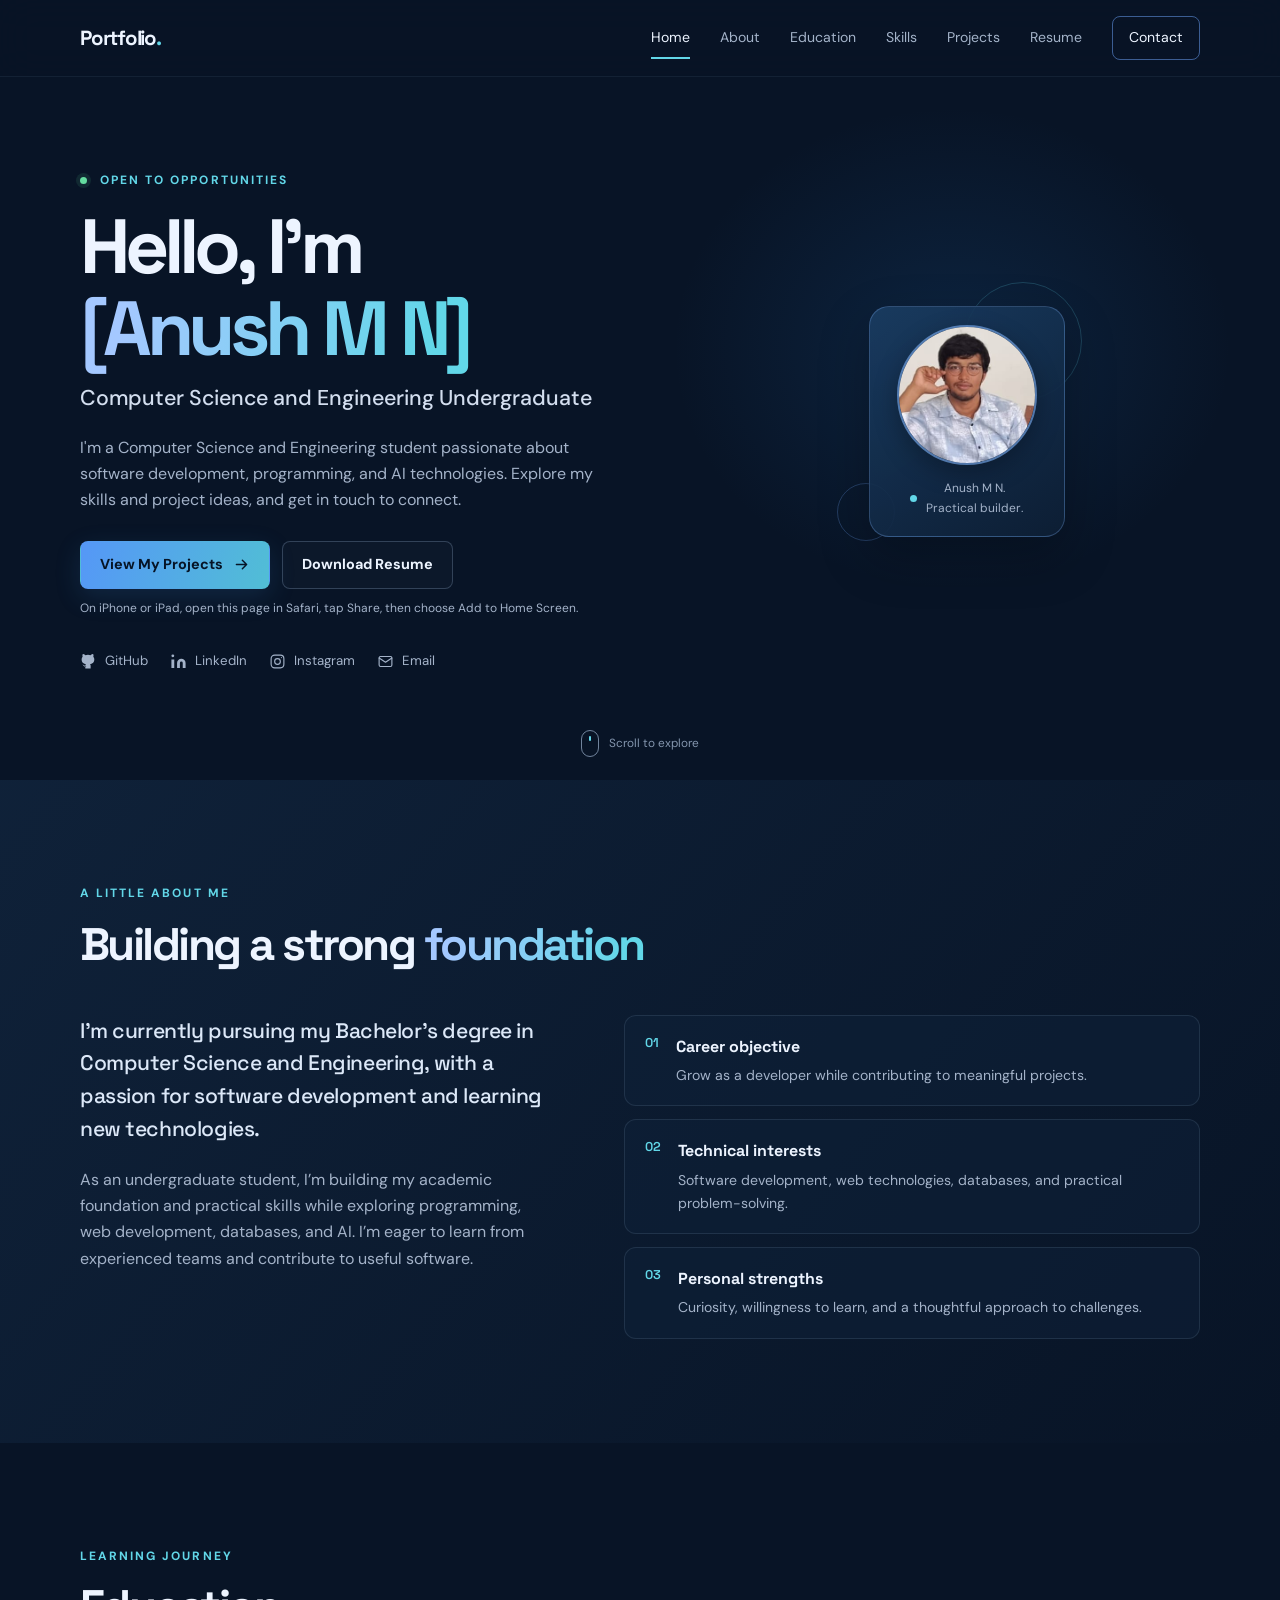
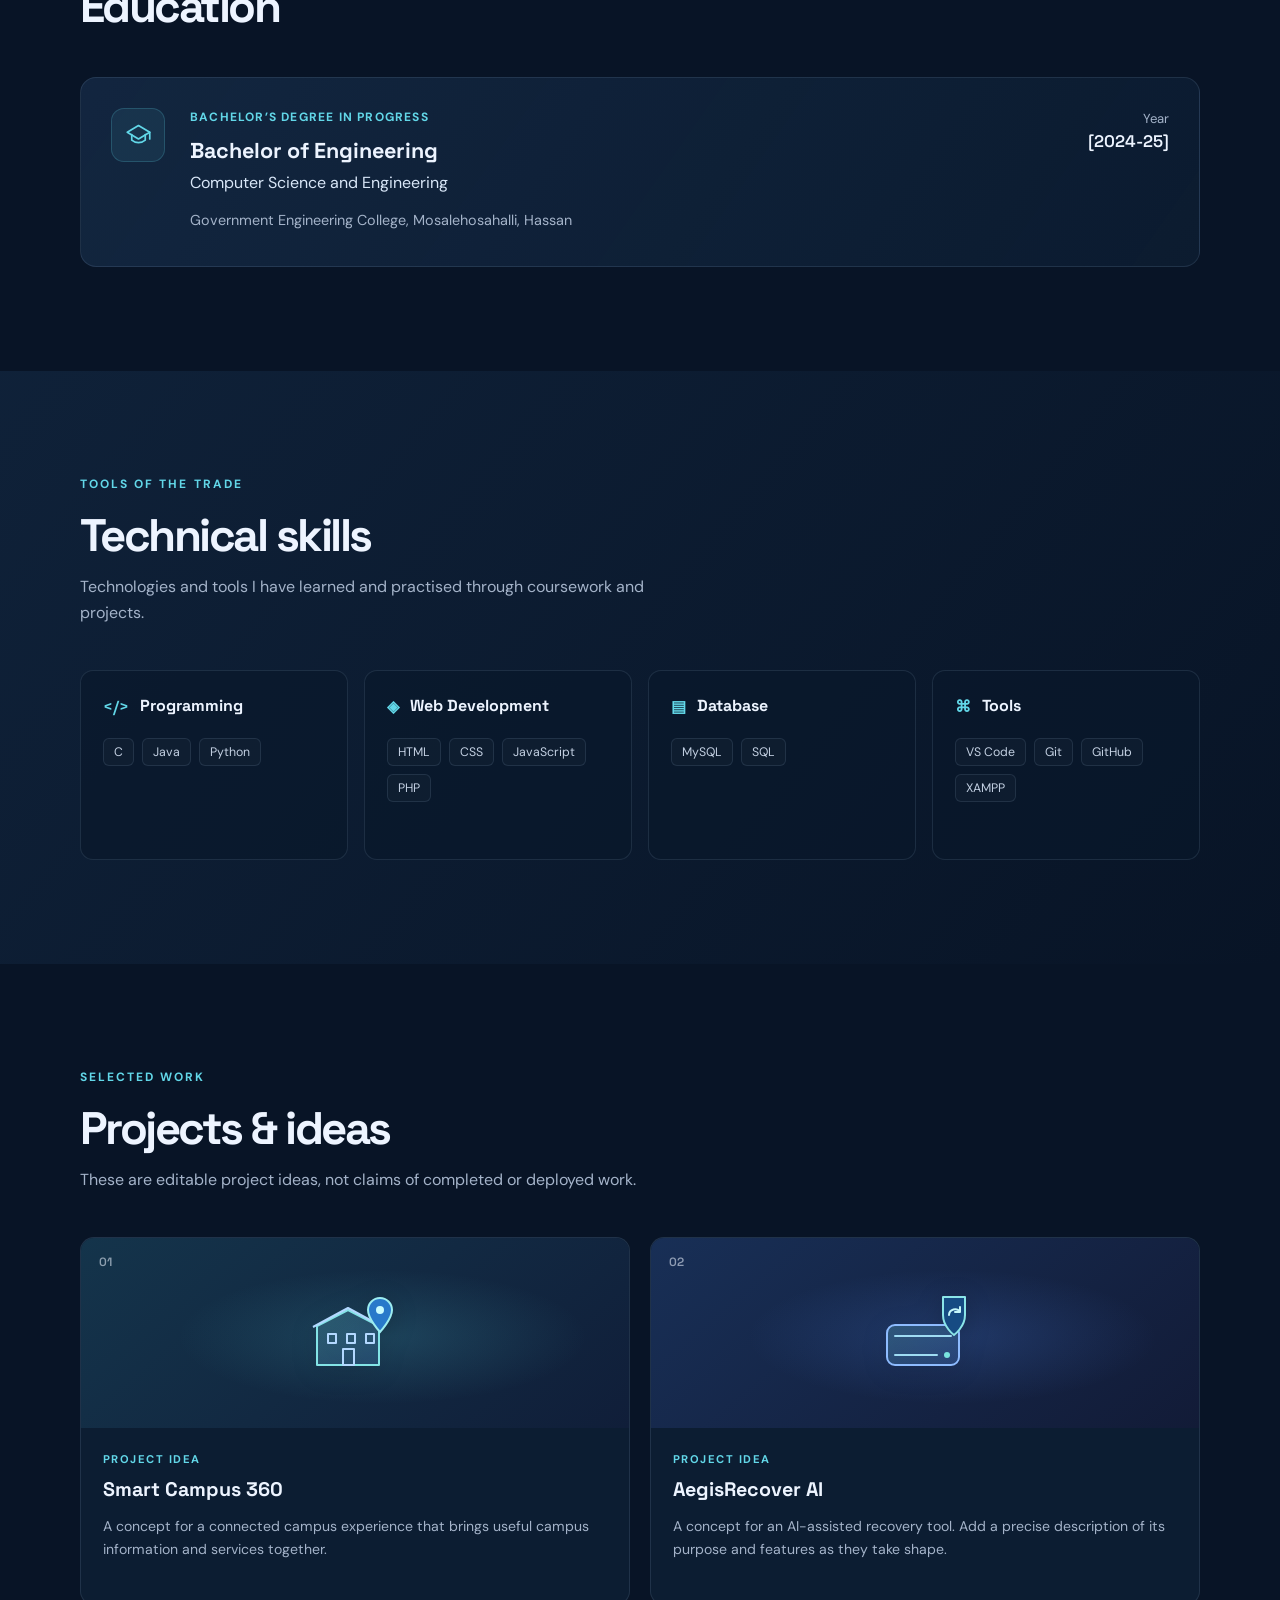
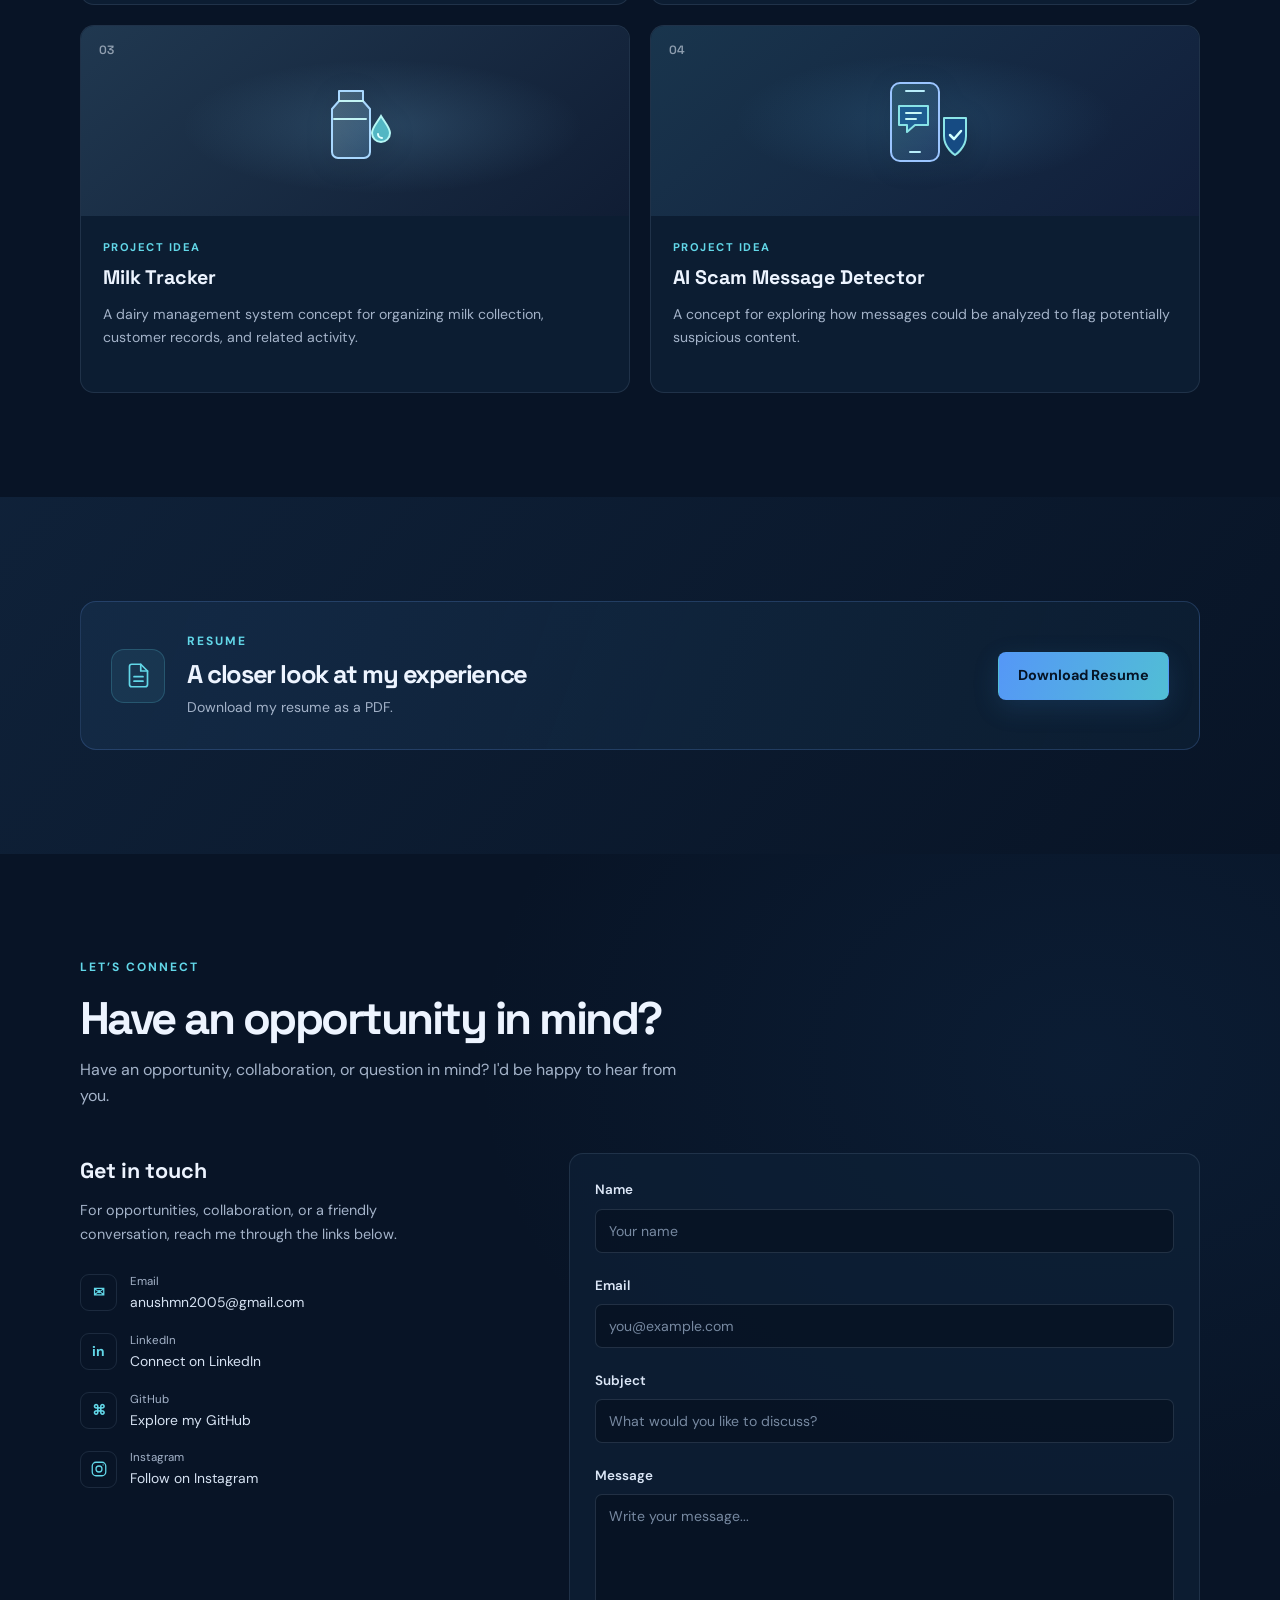
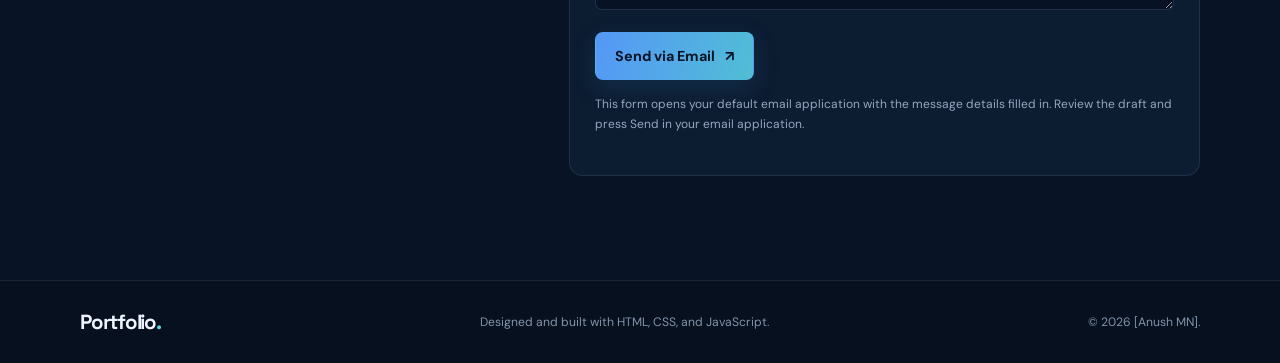
==== commit f33062e9: "Add PWA support to Anush Portfolio" ====
--- a/index.html
+++ b/index.html
@@ -1,393 +1,400 @@
-<!doctype html>
-<html lang="en">
-  <head>
-    <meta charset="utf-8">
-    <meta name="viewport" content="width=device-width, initial-scale=1">
-    <meta name="theme-color" content="#081426">
-    <meta
-      name="description"
-      content="Portfolio of a Computer Science and Engineering undergraduate. Explore education, skills, projects, and contact details."
-    >
-    <title>Personal Portfolio | Computer Science and Engineering Undergraduate</title>
-    <link rel="preconnect" href="https://fonts.googleapis.com">
-    <link rel="preconnect" href="https://fonts.gstatic.com" crossorigin>
-    <link
-      href="https://fonts.googleapis.com/css2?family=DM+Sans:wght@400;500;600;700&family=Space+Grotesk:wght@400;500;600;700&display=swap"
-      rel="stylesheet"
-    >
-    <link rel="stylesheet" href="css/style.css">
-    <script src="js/script.js" defer></script>
-  </head>
-  <body>
-    <a class="skip-link" href="#main-content">Skip to content</a>
-
-    <header class="site-header">
-      <div class="container header-inner">
-        <a class="brand" href="#home" aria-label="Portfolio home">Portfolio<span>.</span></a>
-        <button
-          class="menu-toggle"
-          type="button"
-          aria-expanded="false"
-          aria-controls="primary-navigation"
-          aria-label="Open navigation menu"
-        >
-          <span></span><span></span><span></span>
-        </button>
-        <nav class="primary-navigation" id="primary-navigation" aria-label="Main navigation">
-          <a class="nav-link is-active" href="#home">Home</a>
-          <a class="nav-link" href="#about">About</a>
-          <a class="nav-link" href="#education">Education</a>
-          <a class="nav-link" href="#skills">Skills</a>
-          <a class="nav-link" href="#projects">Projects</a>
-          <a class="nav-link" href="#resume">Resume</a>
-          <a class="nav-link nav-contact" href="#contact">Contact</a>
-        </nav>
-      </div>
-    </header>
-
-    <main id="main-content">
-      <section class="hero section" id="home" aria-labelledby="hero-title">
-        <div class="hero-glow" aria-hidden="true"></div>
-        <div class="container hero-grid">
-          <div class="hero-copy reveal">
-            <p class="eyebrow"><span class="status-dot"></span> Open to opportunities</p>
-            <h1 id="hero-title">Hello, I’m <span class="gradient-text"><br>[Anush M N]</span></h1>
-            <p class="hero-role">Computer Science and Engineering Undergraduate</p>
-            <p class="hero-intro">
-              I'm a Computer Science and Engineering student passionate about software development, programming, and AI technologies.
-              Explore my skills and project ideas, and get in touch to connect.
-            </p>
-            <div class="hero-actions">
-              <a class="button button-primary" href="#projects">
-                View My Projects
-                <svg viewBox="0 0 20 20" aria-hidden="true"><path d="M4 10h12m-5-5 5 5-5 5"/></svg>
-              </a>
-              <a class="button button-secondary" href="assets/Anush_MN_Resume.pdf" download="Anush_MN_Resume.pdf">Download Resume</a>
-            </div>
-            <div class="social-links" aria-label="Social links">
-              <a href="https://github.com/Anushm-n" target="_blank" rel="noreferrer" aria-label="GitHub profile">
-                <svg viewBox="0 0 24 24" aria-hidden="true"><path d="M9 19c-4.3 1.4-4.3-2.5-6-3m12 6v-3.9a3.4 3.4 0 0 0-.9-2.6c3-.3 6.1-1.5 6.1-6.7a5.2 5.2 0 0 0-1.4-3.6 4.8 4.8 0 0 0-.1-3.6s-1.2-.4-3.9 1.4a13.5 13.5 0 0 0-7.1 0C5 1.2 3.8 1.6 3.8 1.6a4.8 4.8 0 0 0-.1 3.6 5.2 5.2 0 0 0-1.4 3.6c0 5.2 3.1 6.4 6.1 6.7a3.4 3.4 0 0 0-.9 2.6V22"/></svg>
-                <span>GitHub</span>
-              </a>
-              <a href="https://www.linkedin.com/in/anush-anush-mn-0757133a0/" target="_blank" rel="noreferrer" aria-label="LinkedIn profile">
-                <svg viewBox="0 0 24 24" aria-hidden="true"><path d="M16 8a6 6 0 0 1 6 6v7h-4v-7a2 2 0 0 0-4 0v7h-4v-7a6 6 0 0 1 6-6ZM2 9h4v12H2zM4 2a2 2 0 1 0 0 4 2 2 0 0 0 0-4Z"/></svg>
-                <span>LinkedIn</span>
-              </a>
-              <a href="https://www.instagram.com/anushmn2005/" target="_blank" rel="noreferrer" aria-label="Instagram profile">
-                <svg viewBox="0 0 24 24" aria-hidden="true"><rect x="3" y="3" width="18" height="18" rx="5"/><circle cx="12" cy="12" r="4"/><circle cx="17.5" cy="6.5" r=".75" fill="currentColor" stroke="none"/></svg>
-                <span>Instagram</span>
-              </a>
-              <a href="mailto:anushmn2005@gmail.com" aria-label="Email Anush M N">
-                <svg viewBox="0 0 24 24" aria-hidden="true"><rect x="3" y="5" width="18" height="14" rx="2"/><path d="m3 7 9 6 9-6"/></svg>
-                <span>Email</span>
-              </a>
-            </div>
-          </div>
-          <div class="hero-visual reveal" aria-label="Profile photo">
-            <div class="portrait-frame">
-              <div class="portrait-image-frame">
-                <img class="profile-photo" src="assets/profile.jpg" alt="Profile portrait cropped to face and shoulders">
-              </div>
-              <div class="portrait-caption"><span class="caption-mark"></span> Anush M N.<br> Practical builder.</div>
-            </div>
-            <div class="orbit orbit-one" aria-hidden="true"></div>
-            <div class="orbit orbit-two" aria-hidden="true"></div>  
-          </div>
-        </div>
-        <a class="scroll-cue" href="#about"><span></span> Scroll to explore</a>
-      </section>
-
-      <section class="section section-muted" id="about" aria-labelledby="about-title">
-        <div class="container">
-          <div class="section-heading reveal">
-            <p class="eyebrow">A little about me</p>
-            <h2 id="about-title">Building a strong <span class="gradient-text">foundation</span></h2>
-          </div>
-          <div class="about-grid">
-            <div class="about-copy reveal">
-              <p class="lead">
-                I’m currently pursuing my Bachelor’s degree in Computer Science and
-                Engineering, with a passion for software development and learning new technologies.
-              </p>
-              <p>
-                As an undergraduate student, I’m building my academic foundation and practical
-                skills while exploring programming, web development, databases, and AI.
-                I’m eager to learn from experienced teams and contribute to useful software.
-              </p>
-            </div>
-            <div class="strength-list reveal">
-              <article class="strength-card">
-                <span class="strength-icon" aria-hidden="true">01</span>
-                <div><h3>Career objective</h3><p>Grow as a developer while contributing to meaningful projects.</p></div>
-              </article>
-              <article class="strength-card">
-                <span class="strength-icon" aria-hidden="true">02</span>
-                <div><h3>Technical interests</h3><p>Software development, web technologies, databases, and practical problem-solving.</p></div>
-              </article>
-              <article class="strength-card">
-                <span class="strength-icon" aria-hidden="true">03</span>
-                <div><h3>Personal strengths</h3><p>Curiosity, willingness to learn, and a thoughtful approach to challenges.</p></div>
-              </article>
-            </div>
-          </div>
-        </div>
-      </section>
-
-      <section class="section" id="education" aria-labelledby="education-title">
-        <div class="container">
-          <div class="section-heading reveal">
-            <p class="eyebrow">Learning journey</p>
-            <h2 id="education-title">Education</h2>
-          </div>
-          <article class="education-card reveal">
-            <div class="education-icon" aria-hidden="true">
-              <svg viewBox="0 0 24 24"><path d="m2 10 10-6 10 6-10 6-10-6Z"/><path d="M6 12v5c3.5 3 8.5 3 12 0v-5M22 10v6"/></svg>
-            </div>
-            <div class="education-details">
-              <p class="card-kicker">Bachelor’s Degree in Progress</p>
-              <h3>Bachelor of Engineering</h3>
-              <p class="education-major">Computer Science and Engineering</p>
-              <p class="muted-text">Government Engineering College, Mosalehosahalli, Hassan</p>
-              
-            </div>
-            <div class="education-year"><span>Year</span><strong>[2024-25]</strong></div>
-          </article>
-        </div>
-      </section>
-
-      <section class="section section-muted" id="skills" aria-labelledby="skills-title">
-        <div class="container">
-          <div class="section-heading reveal">
-            <p class="eyebrow">Tools of the trade</p>
-            <h2 id="skills-title">Technical skills</h2>
-            <p class="section-description">Technologies and tools I have learned and practised through coursework and projects.</p>
-          </div>
-          <div class="skill-groups">
-            <article class="skill-card reveal">
-              <div class="skill-heading"><span class="skill-symbol">&lt;/&gt;</span><h3>Programming</h3></div>
-              <ul class="skill-list">
-                <li><button class="skill-button" type="button" data-skill="c" aria-controls="skill-details" aria-expanded="false">C</button></li>
-                <li><button class="skill-button" type="button" data-skill="java" aria-controls="skill-details" aria-expanded="false">Java</button></li>
-                <li><button class="skill-button" type="button" data-skill="python" aria-controls="skill-details" aria-expanded="false">Python</button></li>
-              </ul>
-            </article>
-            <article class="skill-card reveal">
-              <div class="skill-heading"><span class="skill-symbol">◈</span><h3>Web Development</h3></div>
-              <ul class="skill-list">
-                <li><button class="skill-button" type="button" data-skill="html" aria-controls="skill-details" aria-expanded="false">HTML</button></li>
-                <li><button class="skill-button" type="button" data-skill="css" aria-controls="skill-details" aria-expanded="false">CSS</button></li>
-                <li><button class="skill-button" type="button" data-skill="javascript" aria-controls="skill-details" aria-expanded="false">JavaScript</button></li>
-                <li><button class="skill-button" type="button" data-skill="php" aria-controls="skill-details" aria-expanded="false">PHP</button></li>
-              </ul>
-            </article>
-            <article class="skill-card reveal">
-              <div class="skill-heading"><span class="skill-symbol">▤</span><h3>Database</h3></div>
-              <ul class="skill-list">
-                <li><button class="skill-button" type="button" data-skill="mysql" aria-controls="skill-details" aria-expanded="false">MySQL</button></li>
-                <li><button class="skill-button" type="button" data-skill="sql" aria-controls="skill-details" aria-expanded="false">SQL</button></li>
-              </ul>
-            </article>
-            <article class="skill-card reveal">
-              <div class="skill-heading"><span class="skill-symbol">⌘</span><h3>Tools</h3></div>
-              <ul class="skill-list">
-                <li><button class="skill-button" type="button" data-skill="vscode" aria-controls="skill-details" aria-expanded="false">VS Code</button></li>
-                <li><button class="skill-button" type="button" data-skill="git" aria-controls="skill-details" aria-expanded="false">Git</button></li>
-                <li><button class="skill-button" type="button" data-skill="github" aria-controls="skill-details" aria-expanded="false">GitHub</button></li>
-                <li><button class="skill-button" type="button" data-skill="xampp" aria-controls="skill-details" aria-expanded="false">XAMPP</button></li>
-              </ul>
-            </article>
-          </div>
-          <aside class="skill-details" id="skill-details" aria-labelledby="skill-detail-title" aria-live="polite" tabindex="-1" hidden>
-            <div class="skill-details-heading">
-              <div>
-                <p class="eyebrow">Topics learned and practised</p>
-                <h3 id="skill-detail-title"></h3>
-                <p class="skill-detail-intro" id="skill-detail-intro"></p>
-              </div>
-              <button class="skill-details-close" type="button" aria-label="Close skill details">Close <span aria-hidden="true">&times;</span></button>
-            </div>
-            <ul class="skill-topics" id="skill-topics"></ul>
-          </aside>
-        </div>
-      </section>
-
-      <section class="section" id="projects" aria-labelledby="projects-title">
-        <div class="container">
-          <div class="section-heading reveal">
-            <p class="eyebrow">Selected work</p>
-            <h2 id="projects-title">Projects &amp; ideas</h2>
-            <p class="section-description">These are editable project ideas, not claims of completed or deployed work.</p>
-          </div>
-          <div class="project-grid">
-            <article class="project-card reveal">
-              <a class="project-card-link" href="project-details.html?project=smart-campus-360" target="_blank" rel="noopener" aria-label="View Smart Campus 360 project details in a new tab">
-                <div class="project-art project-art-campus">
-                  <span aria-hidden="true">01</span>
-                  <svg class="project-illustration" viewBox="0 0 100 100" aria-hidden="true" focusable="false">
-                    <defs><linearGradient id="campus-building" x1="0" y1="0" x2="1" y2="1"><stop stop-color="#75e1e5"/><stop offset="1" stop-color="#5797ed"/></linearGradient></defs>
-                    <path d="M12 43 43 27l31 16v39H12z" fill="url(#campus-building)" fill-opacity=".2" stroke="#83e4e6" stroke-width="2" stroke-linejoin="round"/>
-                    <path d="M8 44 43 25l35 19M23 51h8v9h-8zm19 0h8v9h-8zm19 0h8v9h-8zM38 66h11v16H38z" fill="none" stroke="#b3d8ff" stroke-width="2" stroke-linejoin="round"/>
-                    <path d="M75 15a12 12 0 0 0-12 12c0 9 12 22 12 22s12-13 12-22a12 12 0 0 0-12-12Z" fill="#2879ca" stroke="#9cecf0" stroke-width="2"/>
-                    <circle cx="75" cy="27" r="4" fill="#c8fbff"/>
-                  </svg>
-                </div>
-                <div class="project-content">
-                  <p class="project-status">Project idea</p>
-                  <h3>Smart Campus 360</h3>
-                  <p>A concept for a connected campus experience that brings useful campus information and services together.</p>
-                </div>
-              </a>
-            </article>
-            <article class="project-card reveal">
-              <a class="project-card-link" href="project-details.html?project=aegisrecover-ai" target="_blank" rel="noopener" aria-label="View AegisRecover AI project details in a new tab">
-                <div class="project-art project-art-aegis">
-                  <span aria-hidden="true">02</span>
-                  <svg class="project-illustration" viewBox="0 0 100 100" aria-hidden="true" focusable="false">
-                    <defs><linearGradient id="drive-fill" x1="0" y1="0" x2="1" y2="1"><stop stop-color="#72dce5"/><stop offset="1" stop-color="#568ef0"/></linearGradient></defs>
-                    <rect x="12" y="42" width="72" height="40" rx="8" fill="url(#drive-fill)" fill-opacity=".22" stroke="#8ebcff" stroke-width="2"/>
-                    <path d="M20 53h56M20 72h42" stroke="#9fdcf3" stroke-width="2" stroke-linecap="round"/>
-                    <circle cx="72" cy="72" r="3" fill="#79e4df"/>
-                    <path d="M68 14h22v18c0 12-11 20-11 20S68 44 68 32z" fill="#164b83" stroke="#8be5e8" stroke-width="2" stroke-linejoin="round"/>
-                    <path d="M74 32a6 6 0 0 1 11-3m0-5v5h-5" fill="none" stroke="#c5f6fa" stroke-width="2" stroke-linecap="round" stroke-linejoin="round"/>
-                  </svg>
-                </div>
-                <div class="project-content">
-                  <p class="project-status">Project idea</p>
-                  <h3>AegisRecover AI</h3>
-                  <p>A concept for an AI-assisted recovery tool. Add a precise description of its purpose and features as they take shape.</p>
-                </div>
-              </a>
-            </article>
-            <article class="project-card reveal">
-              <a class="project-card-link" href="project-details.html?project=milk-tracker" target="_blank" rel="noopener" aria-label="View Milk Tracker project details in a new tab">
-                <div class="project-art project-art-milk">
-                  <span aria-hidden="true">03</span>
-                  <svg class="project-illustration" viewBox="0 0 100 100" aria-hidden="true" focusable="false">
-                    <defs><linearGradient id="milk-bottle" x1="0" y1="0" x2="1" y2="1"><stop stop-color="#d5faff"/><stop offset="1" stop-color="#70b8f5"/></linearGradient></defs>
-                    <path d="M34 20h24v10l7 8v43a6 6 0 0 1-6 6H33a6 6 0 0 1-6-6V38l7-8z" fill="url(#milk-bottle)" fill-opacity=".22" stroke="#a9d8ff" stroke-width="2" stroke-linejoin="round"/>
-                    <path d="M34 30h24M29 48h32" stroke="#c2f4f4" stroke-width="2" stroke-linecap="round"/>
-                    <path d="M76 45c-5 8-9 12-9 17a9 9 0 0 0 18 0c0-5-4-9-9-17Z" fill="#5ed5df" fill-opacity=".8" stroke="#b5f7f5" stroke-width="2"/>
-                    <path d="M73 63a4 4 0 0 0 4 4" fill="none" stroke="#e0ffff" stroke-width="2" stroke-linecap="round"/>
-                  </svg>
-                </div>
-                <div class="project-content">
-                  <p class="project-status">Project idea</p>
-                  <h3>Milk Tracker</h3>
-                  <p>A dairy management system concept for organizing milk collection, customer records, and related activity.</p>
-                </div>
-              </a>
-            </article>
-            <article class="project-card reveal">
-              <a class="project-card-link" href="project-details.html?project=ai-scam-message-detector" target="_blank" rel="noopener" aria-label="View AI Scam Message Detector project details in a new tab">
-                <div class="project-art project-art-scam">
-                  <span aria-hidden="true">04</span>
-                  <svg class="project-illustration" viewBox="0 0 100 100" aria-hidden="true" focusable="false">
-                    <defs><linearGradient id="phone-fill" x1="0" y1="0" x2="1" y2="1"><stop stop-color="#79e0e5"/><stop offset="1" stop-color="#588fed"/></linearGradient></defs>
-                    <rect x="16" y="12" width="48" height="78" rx="9" fill="url(#phone-fill)" fill-opacity=".18" stroke="#9bc5ff" stroke-width="2"/>
-                    <path d="M31 20h18M35 81h10" stroke="#b8edfa" stroke-width="2" stroke-linecap="round"/>
-                    <path d="M24 35h29v19H40l-8 7v-7h-8z" fill="#1e5d91" stroke="#88e3e7" stroke-width="2" stroke-linejoin="round"/>
-                    <path d="M31 42h15M31 48h10" stroke="#c7f7f6" stroke-width="2" stroke-linecap="round"/>
-                    <path d="M69 47h22v18c0 12-11 19-11 19S69 77 69 65z" fill="#164b83" stroke="#8be5e8" stroke-width="2" stroke-linejoin="round"/>
-                    <path d="m75 64 4 4 7-8" fill="none" stroke="#d1ffff" stroke-width="2.5" stroke-linecap="round" stroke-linejoin="round"/>
-                  </svg>
-                </div>
-                <div class="project-content">
-                  <p class="project-status">Project idea</p>
-                  <h3>AI Scam Message Detector</h3>
-                  <p>A concept for exploring how messages could be analyzed to flag potentially suspicious content.</p>
-                </div>
-              </a>
-            </article>
-          </div>
-        </div>
-      </section>
-
-      <section class="section section-muted" id="resume" aria-labelledby="resume-title">
-        <div class="container">
-          <div class="resume-card reveal">
-            <div class="resume-icon" aria-hidden="true">
-              <svg viewBox="0 0 24 24"><path d="M14 2H6a2 2 0 0 0-2 2v16a2 2 0 0 0 2 2h12a2 2 0 0 0 2-2V8z"/><path d="M14 2v6h6M8 13h8M8 17h8"/></svg>
-            </div>
-            <div class="resume-copy">
-              <p class="eyebrow">Resume</p>
-              <h2 id="resume-title">A closer look at my experience</h2>
-              <p id="resume-status" class="muted-text" role="status">Download my resume as a PDF.</p>
-            </div>
-            <a class="button button-primary resume-download" href="assets/Anush_MN_Resume.pdf" download="Anush_MN_Resume.pdf">Download Resume</a>
-          </div>
-        </div>
-      </section>
-
-      <section class="section contact-section" id="contact" aria-labelledby="contact-title">
-        <div class="container">
-          <div class="section-heading reveal">
-            <p class="eyebrow">Let’s connect</p>
-            <h2 id="contact-title">Have an opportunity in mind?</h2>
-            <p class="section-description">Have an opportunity, collaboration, or question in mind? I'd be happy to hear from you.</p>
-          </div>
-          <div class="contact-grid">
-            <div class="contact-aside reveal">
-              <h3>Get in touch</h3>
-              <p>For opportunities, collaboration, or a friendly conversation, reach me through the links below.</p>
-              <a class="contact-detail" href="mailto:anushmn2005@gmail.com">
-                <span class="contact-detail-icon" aria-hidden="true">✉</span>
-                <span><small>Email</small>anushmn2005@gmail.com</span>
-              </a>
-              <a class="contact-detail" href="https://www.linkedin.com/in/anush-anush-mn-0757133a0/" target="_blank" rel="noreferrer">
-                <span class="contact-detail-icon" aria-hidden="true">in</span>
-                <span><small>LinkedIn</small>Connect on LinkedIn</span>
-              </a>
-              <a class="contact-detail" href="https://github.com/Anushm-n" target="_blank" rel="noreferrer">
-                <span class="contact-detail-icon" aria-hidden="true">⌘</span>
-                <span><small>GitHub</small>Explore my GitHub</span>
-              </a>
-              <a class="contact-detail" href="https://www.instagram.com/anushmn2005/" target="_blank" rel="noreferrer">
-                <span class="contact-detail-icon" aria-hidden="true">
-                  <svg viewBox="0 0 24 24"><rect x="3" y="3" width="18" height="18" rx="5"/><circle cx="12" cy="12" r="4"/><circle cx="17.5" cy="6.5" r=".75" fill="currentColor" stroke="none"/></svg>
-                </span>
-                <span><small>Instagram</small>Follow on Instagram</span>
-              </a>
-            </div>
-            <form class="contact-form reveal" id="contact-form" novalidate>
-              <div class="form-row">
-                <label for="contact-name">Name</label>
-                <input id="contact-name" name="name" type="text" autocomplete="name" placeholder="Your name" required minlength="2">
-                <small class="field-error" id="name-error"></small>
-              </div>
-              <div class="form-row">
-                <label for="contact-email">Email</label>
-                <input id="contact-email" name="email" type="email" autocomplete="email" placeholder="you@example.com" required>
-                <small class="field-error" id="email-error"></small>
-              </div>
-              <div class="form-row">
-                <label for="contact-subject">Subject</label>
-                <input id="contact-subject" name="subject" type="text" placeholder="What would you like to discuss?" required minlength="3">
-                <small class="field-error" id="subject-error"></small>
-              </div>
-              <div class="form-row">
-                <label for="contact-message">Message</label>
-                <textarea id="contact-message" name="message" rows="5" placeholder="Write your message..." required minlength="10"></textarea>
-                <small class="field-error" id="message-error"></small>
-              </div>
-              <button class="button button-primary form-submit" type="submit">Send via Email <span aria-hidden="true">↗</span></button>
-              <p class="form-note">This form opens your default email application with the message details filled in. Review the draft and press Send in your email application.</p>
-              <p class="form-feedback" id="form-feedback" role="status" aria-live="polite"></p>
-            </form>
-          </div>
-        </div>
-      </section>
-    </main>
-
-    <footer class="site-footer">
-      <div class="container footer-inner">
-        <a class="brand" href="#home">Portfolio<span>.</span></a>
-        <p>Designed and built with HTML, CSS, and JavaScript.</p>
-        <p>&copy; <span id="current-year"></span> [Anush MN].</p>
-      </div>
-    </footer>
-
-    <button class="back-to-top" type="button" aria-label="Back to top" title="Back to top">
-      <svg viewBox="0 0 24 24" aria-hidden="true"><path d="m6 14 6-6 6 6"/></svg>
-    </button>
-  </body>
-</html>
+<!doctype html>
+<html lang="en">
+  <head>
+    <meta charset="utf-8">
+    <meta name="viewport" content="width=device-width, initial-scale=1">
+    <meta name="theme-color" content="#081426">
+    <meta
+      name="description"
+      content="Portfolio of a Computer Science and Engineering undergraduate. Explore education, skills, projects, and contact details."
+    >
+    <link rel="manifest" href="/manifest.json">
+    <link rel="icon" type="image/png" sizes="192x192" href="/assets/icons/icon-192.png">
+    <link rel="icon" type="image/png" sizes="512x512" href="/assets/icons/icon-512.png">
+    <link rel="apple-touch-icon" href="/assets/icons/icon-192.png">
+    <title>Personal Portfolio | Computer Science and Engineering Undergraduate</title>
+    <link rel="preconnect" href="https://fonts.googleapis.com">
+    <link rel="preconnect" href="https://fonts.gstatic.com" crossorigin>
+    <link
+      href="https://fonts.googleapis.com/css2?family=DM+Sans:wght@400;500;600;700&family=Space+Grotesk:wght@400;500;600;700&display=swap"
+      rel="stylesheet"
+    >
+    <link rel="stylesheet" href="css/style.css">
+    <script src="js/script.js" defer></script>
+  </head>
+  <body>
+    <a class="skip-link" href="#main-content">Skip to content</a>
+
+    <header class="site-header">
+      <div class="container header-inner">
+        <a class="brand" href="#home" aria-label="Portfolio home">Portfolio<span>.</span></a>
+        <button
+          class="menu-toggle"
+          type="button"
+          aria-expanded="false"
+          aria-controls="primary-navigation"
+          aria-label="Open navigation menu"
+        >
+          <span></span><span></span><span></span>
+        </button>
+        <nav class="primary-navigation" id="primary-navigation" aria-label="Main navigation">
+          <a class="nav-link is-active" href="#home">Home</a>
+          <a class="nav-link" href="#about">About</a>
+          <a class="nav-link" href="#education">Education</a>
+          <a class="nav-link" href="#skills">Skills</a>
+          <a class="nav-link" href="#projects">Projects</a>
+          <a class="nav-link" href="#resume">Resume</a>
+          <a class="nav-link nav-contact" href="#contact">Contact</a>
+        </nav>
+      </div>
+    </header>
+
+    <main id="main-content">
+      <section class="hero section" id="home" aria-labelledby="hero-title">
+        <div class="hero-glow" aria-hidden="true"></div>
+        <div class="container hero-grid">
+          <div class="hero-copy reveal">
+            <p class="eyebrow"><span class="status-dot"></span> Open to opportunities</p>
+            <h1 id="hero-title">Hello, I’m <span class="gradient-text"><br>[Anush M N]</span></h1>
+            <p class="hero-role">Computer Science and Engineering Undergraduate</p>
+            <p class="hero-intro">
+              I'm a Computer Science and Engineering student passionate about software development, programming, and AI technologies.
+              Explore my skills and project ideas, and get in touch to connect.
+            </p>
+            <div class="hero-actions">
+              <a class="button button-primary" href="#projects">
+                View My Projects
+                <svg viewBox="0 0 20 20" aria-hidden="true"><path d="M4 10h12m-5-5 5 5-5 5"/></svg>
+              </a>
+              <a class="button button-secondary" href="assets/Anush_MN_Resume.pdf" download="Anush_MN_Resume.pdf">Download Resume</a>
+              <button class="button button-secondary" id="install-app-button" type="button" hidden>Install App</button>
+            </div>
+            <p class="install-guidance">On iPhone or iPad, open this page in Safari, tap Share, then choose Add to Home Screen.</p>
+            <p class="install-status" id="install-app-status" role="status" hidden></p>
+            <div class="social-links" aria-label="Social links">
+              <a href="https://github.com/Anushm-n" target="_blank" rel="noreferrer" aria-label="GitHub profile">
+                <svg viewBox="0 0 24 24" aria-hidden="true"><path d="M9 19c-4.3 1.4-4.3-2.5-6-3m12 6v-3.9a3.4 3.4 0 0 0-.9-2.6c3-.3 6.1-1.5 6.1-6.7a5.2 5.2 0 0 0-1.4-3.6 4.8 4.8 0 0 0-.1-3.6s-1.2-.4-3.9 1.4a13.5 13.5 0 0 0-7.1 0C5 1.2 3.8 1.6 3.8 1.6a4.8 4.8 0 0 0-.1 3.6 5.2 5.2 0 0 0-1.4 3.6c0 5.2 3.1 6.4 6.1 6.7a3.4 3.4 0 0 0-.9 2.6V22"/></svg>
+                <span>GitHub</span>
+              </a>
+              <a href="https://www.linkedin.com/in/anush-anush-mn-0757133a0/" target="_blank" rel="noreferrer" aria-label="LinkedIn profile">
+                <svg viewBox="0 0 24 24" aria-hidden="true"><path d="M16 8a6 6 0 0 1 6 6v7h-4v-7a2 2 0 0 0-4 0v7h-4v-7a6 6 0 0 1 6-6ZM2 9h4v12H2zM4 2a2 2 0 1 0 0 4 2 2 0 0 0 0-4Z"/></svg>
+                <span>LinkedIn</span>
+              </a>
+              <a href="https://www.instagram.com/anushmn2005/" target="_blank" rel="noreferrer" aria-label="Instagram profile">
+                <svg viewBox="0 0 24 24" aria-hidden="true"><rect x="3" y="3" width="18" height="18" rx="5"/><circle cx="12" cy="12" r="4"/><circle cx="17.5" cy="6.5" r=".75" fill="currentColor" stroke="none"/></svg>
+                <span>Instagram</span>
+              </a>
+              <a href="mailto:anushmn2005@gmail.com" aria-label="Email Anush M N">
+                <svg viewBox="0 0 24 24" aria-hidden="true"><rect x="3" y="5" width="18" height="14" rx="2"/><path d="m3 7 9 6 9-6"/></svg>
+                <span>Email</span>
+              </a>
+            </div>
+          </div>
+          <div class="hero-visual reveal" aria-label="Profile photo">
+            <div class="portrait-frame">
+              <div class="portrait-image-frame">
+                <img class="profile-photo" src="assets/profile.jpg" alt="Profile portrait cropped to face and shoulders">
+              </div>
+              <div class="portrait-caption"><span class="caption-mark"></span> Anush M N.<br> Practical builder.</div>
+            </div>
+            <div class="orbit orbit-one" aria-hidden="true"></div>
+            <div class="orbit orbit-two" aria-hidden="true"></div>  
+          </div>
+        </div>
+        <a class="scroll-cue" href="#about"><span></span> Scroll to explore</a>
+      </section>
+
+      <section class="section section-muted" id="about" aria-labelledby="about-title">
+        <div class="container">
+          <div class="section-heading reveal">
+            <p class="eyebrow">A little about me</p>
+            <h2 id="about-title">Building a strong <span class="gradient-text">foundation</span></h2>
+          </div>
+          <div class="about-grid">
+            <div class="about-copy reveal">
+              <p class="lead">
+                I’m currently pursuing my Bachelor’s degree in Computer Science and
+                Engineering, with a passion for software development and learning new technologies.
+              </p>
+              <p>
+                As an undergraduate student, I’m building my academic foundation and practical
+                skills while exploring programming, web development, databases, and AI.
+                I’m eager to learn from experienced teams and contribute to useful software.
+              </p>
+            </div>
+            <div class="strength-list reveal">
+              <article class="strength-card">
+                <span class="strength-icon" aria-hidden="true">01</span>
+                <div><h3>Career objective</h3><p>Grow as a developer while contributing to meaningful projects.</p></div>
+              </article>
+              <article class="strength-card">
+                <span class="strength-icon" aria-hidden="true">02</span>
+                <div><h3>Technical interests</h3><p>Software development, web technologies, databases, and practical problem-solving.</p></div>
+              </article>
+              <article class="strength-card">
+                <span class="strength-icon" aria-hidden="true">03</span>
+                <div><h3>Personal strengths</h3><p>Curiosity, willingness to learn, and a thoughtful approach to challenges.</p></div>
+              </article>
+            </div>
+          </div>
+        </div>
+      </section>
+
+      <section class="section" id="education" aria-labelledby="education-title">
+        <div class="container">
+          <div class="section-heading reveal">
+            <p class="eyebrow">Learning journey</p>
+            <h2 id="education-title">Education</h2>
+          </div>
+          <article class="education-card reveal">
+            <div class="education-icon" aria-hidden="true">
+              <svg viewBox="0 0 24 24"><path d="m2 10 10-6 10 6-10 6-10-6Z"/><path d="M6 12v5c3.5 3 8.5 3 12 0v-5M22 10v6"/></svg>
+            </div>
+            <div class="education-details">
+              <p class="card-kicker">Bachelor’s Degree in Progress</p>
+              <h3>Bachelor of Engineering</h3>
+              <p class="education-major">Computer Science and Engineering</p>
+              <p class="muted-text">Government Engineering College, Mosalehosahalli, Hassan</p>
+              
+            </div>
+            <div class="education-year"><span>Year</span><strong>[2024-25]</strong></div>
+          </article>
+        </div>
+      </section>
+
+      <section class="section section-muted" id="skills" aria-labelledby="skills-title">
+        <div class="container">
+          <div class="section-heading reveal">
+            <p class="eyebrow">Tools of the trade</p>
+            <h2 id="skills-title">Technical skills</h2>
+            <p class="section-description">Technologies and tools I have learned and practised through coursework and projects.</p>
+          </div>
+          <div class="skill-groups">
+            <article class="skill-card reveal">
+              <div class="skill-heading"><span class="skill-symbol">&lt;/&gt;</span><h3>Programming</h3></div>
+              <ul class="skill-list">
+                <li><button class="skill-button" type="button" data-skill="c" aria-controls="skill-details" aria-expanded="false">C</button></li>
+                <li><button class="skill-button" type="button" data-skill="java" aria-controls="skill-details" aria-expanded="false">Java</button></li>
+                <li><button class="skill-button" type="button" data-skill="python" aria-controls="skill-details" aria-expanded="false">Python</button></li>
+              </ul>
+            </article>
+            <article class="skill-card reveal">
+              <div class="skill-heading"><span class="skill-symbol">◈</span><h3>Web Development</h3></div>
+              <ul class="skill-list">
+                <li><button class="skill-button" type="button" data-skill="html" aria-controls="skill-details" aria-expanded="false">HTML</button></li>
+                <li><button class="skill-button" type="button" data-skill="css" aria-controls="skill-details" aria-expanded="false">CSS</button></li>
+                <li><button class="skill-button" type="button" data-skill="javascript" aria-controls="skill-details" aria-expanded="false">JavaScript</button></li>
+                <li><button class="skill-button" type="button" data-skill="php" aria-controls="skill-details" aria-expanded="false">PHP</button></li>
+              </ul>
+            </article>
+            <article class="skill-card reveal">
+              <div class="skill-heading"><span class="skill-symbol">▤</span><h3>Database</h3></div>
+              <ul class="skill-list">
+                <li><button class="skill-button" type="button" data-skill="mysql" aria-controls="skill-details" aria-expanded="false">MySQL</button></li>
+                <li><button class="skill-button" type="button" data-skill="sql" aria-controls="skill-details" aria-expanded="false">SQL</button></li>
+              </ul>
+            </article>
+            <article class="skill-card reveal">
+              <div class="skill-heading"><span class="skill-symbol">⌘</span><h3>Tools</h3></div>
+              <ul class="skill-list">
+                <li><button class="skill-button" type="button" data-skill="vscode" aria-controls="skill-details" aria-expanded="false">VS Code</button></li>
+                <li><button class="skill-button" type="button" data-skill="git" aria-controls="skill-details" aria-expanded="false">Git</button></li>
+                <li><button class="skill-button" type="button" data-skill="github" aria-controls="skill-details" aria-expanded="false">GitHub</button></li>
+                <li><button class="skill-button" type="button" data-skill="xampp" aria-controls="skill-details" aria-expanded="false">XAMPP</button></li>
+              </ul>
+            </article>
+          </div>
+          <aside class="skill-details" id="skill-details" aria-labelledby="skill-detail-title" aria-live="polite" tabindex="-1" hidden>
+            <div class="skill-details-heading">
+              <div>
+                <p class="eyebrow">Topics learned and practised</p>
+                <h3 id="skill-detail-title"></h3>
+                <p class="skill-detail-intro" id="skill-detail-intro"></p>
+              </div>
+              <button class="skill-details-close" type="button" aria-label="Close skill details">Close <span aria-hidden="true">&times;</span></button>
+            </div>
+            <ul class="skill-topics" id="skill-topics"></ul>
+          </aside>
+        </div>
+      </section>
+
+      <section class="section" id="projects" aria-labelledby="projects-title">
+        <div class="container">
+          <div class="section-heading reveal">
+            <p class="eyebrow">Selected work</p>
+            <h2 id="projects-title">Projects &amp; ideas</h2>
+            <p class="section-description">These are editable project ideas, not claims of completed or deployed work.</p>
+          </div>
+          <div class="project-grid">
+            <article class="project-card reveal">
+              <a class="project-card-link" href="project-details.html?project=smart-campus-360" target="_blank" rel="noopener" aria-label="View Smart Campus 360 project details in a new tab">
+                <div class="project-art project-art-campus">
+                  <span aria-hidden="true">01</span>
+                  <svg class="project-illustration" viewBox="0 0 100 100" aria-hidden="true" focusable="false">
+                    <defs><linearGradient id="campus-building" x1="0" y1="0" x2="1" y2="1"><stop stop-color="#75e1e5"/><stop offset="1" stop-color="#5797ed"/></linearGradient></defs>
+                    <path d="M12 43 43 27l31 16v39H12z" fill="url(#campus-building)" fill-opacity=".2" stroke="#83e4e6" stroke-width="2" stroke-linejoin="round"/>
+                    <path d="M8 44 43 25l35 19M23 51h8v9h-8zm19 0h8v9h-8zm19 0h8v9h-8zM38 66h11v16H38z" fill="none" stroke="#b3d8ff" stroke-width="2" stroke-linejoin="round"/>
+                    <path d="M75 15a12 12 0 0 0-12 12c0 9 12 22 12 22s12-13 12-22a12 12 0 0 0-12-12Z" fill="#2879ca" stroke="#9cecf0" stroke-width="2"/>
+                    <circle cx="75" cy="27" r="4" fill="#c8fbff"/>
+                  </svg>
+                </div>
+                <div class="project-content">
+                  <p class="project-status">Project idea</p>
+                  <h3>Smart Campus 360</h3>
+                  <p>A concept for a connected campus experience that brings useful campus information and services together.</p>
+                </div>
+              </a>
+            </article>
+            <article class="project-card reveal">
+              <a class="project-card-link" href="project-details.html?project=aegisrecover-ai" target="_blank" rel="noopener" aria-label="View AegisRecover AI project details in a new tab">
+                <div class="project-art project-art-aegis">
+                  <span aria-hidden="true">02</span>
+                  <svg class="project-illustration" viewBox="0 0 100 100" aria-hidden="true" focusable="false">
+                    <defs><linearGradient id="drive-fill" x1="0" y1="0" x2="1" y2="1"><stop stop-color="#72dce5"/><stop offset="1" stop-color="#568ef0"/></linearGradient></defs>
+                    <rect x="12" y="42" width="72" height="40" rx="8" fill="url(#drive-fill)" fill-opacity=".22" stroke="#8ebcff" stroke-width="2"/>
+                    <path d="M20 53h56M20 72h42" stroke="#9fdcf3" stroke-width="2" stroke-linecap="round"/>
+                    <circle cx="72" cy="72" r="3" fill="#79e4df"/>
+                    <path d="M68 14h22v18c0 12-11 20-11 20S68 44 68 32z" fill="#164b83" stroke="#8be5e8" stroke-width="2" stroke-linejoin="round"/>
+                    <path d="M74 32a6 6 0 0 1 11-3m0-5v5h-5" fill="none" stroke="#c5f6fa" stroke-width="2" stroke-linecap="round" stroke-linejoin="round"/>
+                  </svg>
+                </div>
+                <div class="project-content">
+                  <p class="project-status">Project idea</p>
+                  <h3>AegisRecover AI</h3>
+                  <p>A concept for an AI-assisted recovery tool. Add a precise description of its purpose and features as they take shape.</p>
+                </div>
+              </a>
+            </article>
+            <article class="project-card reveal">
+              <a class="project-card-link" href="project-details.html?project=milk-tracker" target="_blank" rel="noopener" aria-label="View Milk Tracker project details in a new tab">
+                <div class="project-art project-art-milk">
+                  <span aria-hidden="true">03</span>
+                  <svg class="project-illustration" viewBox="0 0 100 100" aria-hidden="true" focusable="false">
+                    <defs><linearGradient id="milk-bottle" x1="0" y1="0" x2="1" y2="1"><stop stop-color="#d5faff"/><stop offset="1" stop-color="#70b8f5"/></linearGradient></defs>
+                    <path d="M34 20h24v10l7 8v43a6 6 0 0 1-6 6H33a6 6 0 0 1-6-6V38l7-8z" fill="url(#milk-bottle)" fill-opacity=".22" stroke="#a9d8ff" stroke-width="2" stroke-linejoin="round"/>
+                    <path d="M34 30h24M29 48h32" stroke="#c2f4f4" stroke-width="2" stroke-linecap="round"/>
+                    <path d="M76 45c-5 8-9 12-9 17a9 9 0 0 0 18 0c0-5-4-9-9-17Z" fill="#5ed5df" fill-opacity=".8" stroke="#b5f7f5" stroke-width="2"/>
+                    <path d="M73 63a4 4 0 0 0 4 4" fill="none" stroke="#e0ffff" stroke-width="2" stroke-linecap="round"/>
+                  </svg>
+                </div>
+                <div class="project-content">
+                  <p class="project-status">Project idea</p>
+                  <h3>Milk Tracker</h3>
+                  <p>A dairy management system concept for organizing milk collection, customer records, and related activity.</p>
+                </div>
+              </a>
+            </article>
+            <article class="project-card reveal">
+              <a class="project-card-link" href="project-details.html?project=ai-scam-message-detector" target="_blank" rel="noopener" aria-label="View AI Scam Message Detector project details in a new tab">
+                <div class="project-art project-art-scam">
+                  <span aria-hidden="true">04</span>
+                  <svg class="project-illustration" viewBox="0 0 100 100" aria-hidden="true" focusable="false">
+                    <defs><linearGradient id="phone-fill" x1="0" y1="0" x2="1" y2="1"><stop stop-color="#79e0e5"/><stop offset="1" stop-color="#588fed"/></linearGradient></defs>
+                    <rect x="16" y="12" width="48" height="78" rx="9" fill="url(#phone-fill)" fill-opacity=".18" stroke="#9bc5ff" stroke-width="2"/>
+                    <path d="M31 20h18M35 81h10" stroke="#b8edfa" stroke-width="2" stroke-linecap="round"/>
+                    <path d="M24 35h29v19H40l-8 7v-7h-8z" fill="#1e5d91" stroke="#88e3e7" stroke-width="2" stroke-linejoin="round"/>
+                    <path d="M31 42h15M31 48h10" stroke="#c7f7f6" stroke-width="2" stroke-linecap="round"/>
+                    <path d="M69 47h22v18c0 12-11 19-11 19S69 77 69 65z" fill="#164b83" stroke="#8be5e8" stroke-width="2" stroke-linejoin="round"/>
+                    <path d="m75 64 4 4 7-8" fill="none" stroke="#d1ffff" stroke-width="2.5" stroke-linecap="round" stroke-linejoin="round"/>
+                  </svg>
+                </div>
+                <div class="project-content">
+                  <p class="project-status">Project idea</p>
+                  <h3>AI Scam Message Detector</h3>
+                  <p>A concept for exploring how messages could be analyzed to flag potentially suspicious content.</p>
+                </div>
+              </a>
+            </article>
+          </div>
+        </div>
+      </section>
+
+      <section class="section section-muted" id="resume" aria-labelledby="resume-title">
+        <div class="container">
+          <div class="resume-card reveal">
+            <div class="resume-icon" aria-hidden="true">
+              <svg viewBox="0 0 24 24"><path d="M14 2H6a2 2 0 0 0-2 2v16a2 2 0 0 0 2 2h12a2 2 0 0 0 2-2V8z"/><path d="M14 2v6h6M8 13h8M8 17h8"/></svg>
+            </div>
+            <div class="resume-copy">
+              <p class="eyebrow">Resume</p>
+              <h2 id="resume-title">A closer look at my experience</h2>
+              <p id="resume-status" class="muted-text" role="status">Download my resume as a PDF.</p>
+            </div>
+            <a class="button button-primary resume-download" href="assets/Anush_MN_Resume.pdf" download="Anush_MN_Resume.pdf">Download Resume</a>
+          </div>
+        </div>
+      </section>
+
+      <section class="section contact-section" id="contact" aria-labelledby="contact-title">
+        <div class="container">
+          <div class="section-heading reveal">
+            <p class="eyebrow">Let’s connect</p>
+            <h2 id="contact-title">Have an opportunity in mind?</h2>
+            <p class="section-description">Have an opportunity, collaboration, or question in mind? I'd be happy to hear from you.</p>
+          </div>
+          <div class="contact-grid">
+            <div class="contact-aside reveal">
+              <h3>Get in touch</h3>
+              <p>For opportunities, collaboration, or a friendly conversation, reach me through the links below.</p>
+              <a class="contact-detail" href="mailto:anushmn2005@gmail.com">
+                <span class="contact-detail-icon" aria-hidden="true">✉</span>
+                <span><small>Email</small>anushmn2005@gmail.com</span>
+              </a>
+              <a class="contact-detail" href="https://www.linkedin.com/in/anush-anush-mn-0757133a0/" target="_blank" rel="noreferrer">
+                <span class="contact-detail-icon" aria-hidden="true">in</span>
+                <span><small>LinkedIn</small>Connect on LinkedIn</span>
+              </a>
+              <a class="contact-detail" href="https://github.com/Anushm-n" target="_blank" rel="noreferrer">
+                <span class="contact-detail-icon" aria-hidden="true">⌘</span>
+                <span><small>GitHub</small>Explore my GitHub</span>
+              </a>
+              <a class="contact-detail" href="https://www.instagram.com/anushmn2005/" target="_blank" rel="noreferrer">
+                <span class="contact-detail-icon" aria-hidden="true">
+                  <svg viewBox="0 0 24 24"><rect x="3" y="3" width="18" height="18" rx="5"/><circle cx="12" cy="12" r="4"/><circle cx="17.5" cy="6.5" r=".75" fill="currentColor" stroke="none"/></svg>
+                </span>
+                <span><small>Instagram</small>Follow on Instagram</span>
+              </a>
+            </div>
+            <form class="contact-form reveal" id="contact-form" novalidate>
+              <div class="form-row">
+                <label for="contact-name">Name</label>
+                <input id="contact-name" name="name" type="text" autocomplete="name" placeholder="Your name" required minlength="2">
+                <small class="field-error" id="name-error"></small>
+              </div>
+              <div class="form-row">
+                <label for="contact-email">Email</label>
+                <input id="contact-email" name="email" type="email" autocomplete="email" placeholder="you@example.com" required>
+                <small class="field-error" id="email-error"></small>
+              </div>
+              <div class="form-row">
+                <label for="contact-subject">Subject</label>
+                <input id="contact-subject" name="subject" type="text" placeholder="What would you like to discuss?" required minlength="3">
+                <small class="field-error" id="subject-error"></small>
+              </div>
+              <div class="form-row">
+                <label for="contact-message">Message</label>
+                <textarea id="contact-message" name="message" rows="5" placeholder="Write your message..." required minlength="10"></textarea>
+                <small class="field-error" id="message-error"></small>
+              </div>
+              <button class="button button-primary form-submit" type="submit">Send via Email <span aria-hidden="true">↗</span></button>
+              <p class="form-note">This form opens your default email application with the message details filled in. Review the draft and press Send in your email application.</p>
+              <p class="form-feedback" id="form-feedback" role="status" aria-live="polite"></p>
+            </form>
+          </div>
+        </div>
+      </section>
+    </main>
+
+    <footer class="site-footer">
+      <div class="container footer-inner">
+        <a class="brand" href="#home">Portfolio<span>.</span></a>
+        <p>Designed and built with HTML, CSS, and JavaScript.</p>
+        <p>&copy; <span id="current-year"></span> [Anush MN].</p>
+      </div>
+    </footer>
+
+    <button class="back-to-top" type="button" aria-label="Back to top" title="Back to top">
+      <svg viewBox="0 0 24 24" aria-hidden="true"><path d="m6 14 6-6 6 6"/></svg>
+    </button>
+  </body>
+</html>
--- a/css/style.css
+++ b/css/style.css
@@ -1,314 +1,317 @@
-:root {
-  color-scheme: dark;
-  --page: #081426;
-  --page-soft: #0c1a2e;
-  --surface: #102139;
-  --surface-raised: #142944;
-  --line: rgba(165, 190, 225, 0.13);
-  --text: #edf4ff;
-  --muted: #a4b3c9;
-  --blue: #70a7ff;
-  --cyan: #62d7e8;
-  --font-body: "DM Sans", sans-serif;
-  --font-display: "Space Grotesk", sans-serif;
-  --container: 1120px;
-}
-
-* { box-sizing: border-box; }
-
-html { scroll-behavior: smooth; scroll-padding-top: 88px; }
-
-body {
-  margin: 0;
-  background: var(--page);
-  color: var(--text);
-  font-family: var(--font-body);
-  font-size: 16px;
-  line-height: 1.65;
-  -webkit-font-smoothing: antialiased;
-}
-
-body, button, input, textarea { font-family: var(--font-body); }
-button, a { -webkit-tap-highlight-color: transparent; }
-a { color: inherit; text-decoration: none; }
-button { color: inherit; }
-svg { display: block; }
-::selection { color: #061324; background: var(--cyan); }
-
-.container { width: min(var(--container), calc(100% - 48px)); margin-inline: auto; }
-.section { position: relative; padding: 104px 0; }
-.section-muted { background: linear-gradient(130deg, rgba(17, 37, 62, 0.78), rgba(8, 20, 38, 0.25)); }
-.skip-link {
-  position: fixed; z-index: 20; top: 10px; left: 10px; padding: 10px 14px;
-  transform: translateY(-160%); border-radius: 8px; background: var(--text); color: var(--page);
-}
-.skip-link:focus { transform: translateY(0); }
-
-.site-header {
-  position: sticky; z-index: 10; top: 0; border-bottom: 1px solid rgba(165, 190, 225, 0.08);
-  background: rgba(8, 20, 38, 0.88); backdrop-filter: blur(18px);
-}
-.header-inner { min-height: 76px; display: flex; align-items: center; justify-content: space-between; }
-.brand { font: 700 1.28rem var(--font-display); letter-spacing: -0.06em; }
-.brand span { color: var(--cyan); }
-.primary-navigation { display: flex; align-items: center; gap: 30px; }
-.nav-link { position: relative; color: var(--muted); font-size: 0.88rem; transition: color 180ms ease; }
-.nav-link:hover, .nav-link.is-active { color: var(--text); }
-.nav-link.is-active::after { position: absolute; right: 0; bottom: -9px; left: 0; height: 2px; background: var(--cyan); content: ""; }
-.nav-contact { padding: 9px 16px; border: 1px solid rgba(112, 167, 255, 0.5); border-radius: 8px; color: var(--text); }
-.nav-contact::after { display: none; }
-.menu-toggle { display: none; }
-
-.hero { min-height: 620px; display: flex; align-items: center; overflow: hidden; padding-top: 94px; padding-bottom: 108px; }
-.hero-glow { position: absolute; top: 3%; right: 3%; width: 580px; height: 500px; pointer-events: none; background: radial-gradient(ellipse, rgba(31, 98, 165, 0.2), transparent 68%); }
-.hero-grid { position: relative; display: grid; grid-template-columns: 1.12fr 0.88fr; align-items: center; gap: 60px; }
-.eyebrow { margin: 0 0 14px; color: var(--cyan); font-size: 0.75rem; font-weight: 700; letter-spacing: 0.17em; text-transform: uppercase; }
-.status-dot { display: inline-block; width: 7px; height: 7px; margin-right: 8px; border-radius: 50%; background: #64dca0; box-shadow: 0 0 0 4px rgba(100, 220, 160, 0.1); }
-h1, h2, h3, p { margin-top: 0; }
-h1, h2, h3 { font-family: var(--font-display); }
-h1 { max-width: 700px; margin-bottom: 12px; font-size: clamp(2.8rem, 6vw, 4.8rem); line-height: 1.07; letter-spacing: -0.065em; }
-.gradient-text { background: linear-gradient(100deg, #a4c8ff 12%, #62d7e8 90%); -webkit-background-clip: text; background-clip: text; color: transparent; }
-.hero-role { margin-bottom: 18px; color: #d3deef; font-size: clamp(1.05rem, 2vw, 1.34rem); font-weight: 500; }
-.hero-intro { max-width: 540px; margin-bottom: 27px; color: var(--muted); }
-.hero-actions { display: flex; flex-wrap: wrap; gap: 12px; }
-.button { min-height: 48px; display: inline-flex; align-items: center; justify-content: center; gap: 10px; padding: 0 19px; border: 1px solid transparent; border-radius: 8px; cursor: pointer; font-size: 0.9rem; font-weight: 700; transition: transform 180ms ease, border-color 180ms ease, background 180ms ease; }
-.button:hover { transform: translateY(-2px); }
-.button:focus-visible, a:focus-visible, button:focus-visible, input:focus-visible, textarea:focus-visible { outline: 3px solid rgba(98, 215, 232, 0.75); outline-offset: 3px; }
-.button-primary { background: linear-gradient(110deg, #5597f7, #51bed5); color: #061426; box-shadow: 0 8px 26px rgba(57, 136, 205, 0.17); }
-.button-primary:hover { background: linear-gradient(110deg, #6ba5fa, #6ad8e9); }
-.button-primary svg { width: 17px; fill: none; stroke: currentColor; stroke-linecap: round; stroke-linejoin: round; stroke-width: 1.7; }
-.button-secondary { border-color: rgba(165, 190, 225, 0.25); background: rgba(255,255,255,0.02); color: var(--text); }
-.button-secondary:hover { border-color: var(--blue); background: rgba(112, 167, 255, 0.08); }
-.social-links { display: flex; flex-wrap: wrap; gap: 22px; margin-top: 32px; }
-.social-links a { display: inline-flex; align-items: center; gap: 8px; color: var(--muted); font-size: 0.83rem; transition: color 180ms ease; }
-.social-links a:hover { color: var(--cyan); }
-.social-links svg { width: 17px; height: 17px; fill: none; stroke: currentColor; stroke-linecap: round; stroke-linejoin: round; stroke-width: 1.6; }
-.social-links a:first-child svg, .social-links a:nth-child(2) svg { fill: currentColor; stroke: none; }
-
-.hero-visual { position: relative; width: min(100%, 220px); justify-self: center; padding: 12px; }
-.portrait-frame { position: relative; z-index: 1; display: flex; flex-direction: column; align-items: center; gap: 14px; overflow: hidden; padding: 18px 14px; border: 1px solid rgba(134, 185, 255, 0.27); border-radius: 20px; background: linear-gradient(145deg, rgba(26, 61, 99, 0.9), rgba(13, 30, 52, 0.96)); box-shadow: 0 20px 50px rgba(0,0,0,0.26); }
-.portrait-image-frame { flex: 0 0 140px; width: 140px; height: 140px; overflow: hidden; border: 2px solid rgba(134, 185, 255, 0.55); border-radius: 50%; box-shadow: 0 8px 24px rgba(0,0,0,0.28); }
-.profile-photo { display: block; width: 100%; height: 100%; object-fit: cover; object-position: center 20%; transform: translateX(30px) scale(1.8); }
-.portrait-caption { display: flex; align-items: center; justify-content: center; gap: 9px; color: var(--muted); font-size: 0.75rem; text-align: center; }
-.caption-mark { width: 7px; height: 7px; border-radius: 50%; background: var(--cyan); }
-.orbit { position: absolute; border: 1px solid rgba(98, 215, 232, 0.2); border-radius: 50%; }
-.orbit-one { top: -12px; right: -5px; width: 118px; height: 118px; }
-.orbit-two { bottom: 8px; left: -20px; width: 58px; height: 58px; border-color: rgba(112, 167, 255, 0.25); }
-.scroll-cue { position: absolute; bottom: 23px; left: 50%; display: flex; align-items: center; gap: 10px; transform: translateX(-50%); color: #8395ad; font-size: 0.74rem; }
-.scroll-cue span { width: 18px; height: 27px; border: 1px solid #71849d; border-radius: 12px; }
-.scroll-cue span::after { display: block; width: 2px; height: 5px; margin: 5px auto; border-radius: 3px; background: var(--cyan); content: ""; }
-
-.section-heading { max-width: 700px; margin-bottom: 44px; }
-.section-heading h2, .resume-copy h2 { margin-bottom: 12px; font-size: clamp(2rem, 4vw, 2.85rem); line-height: 1.15; letter-spacing: -0.055em; }
-.section-description { max-width: 600px; margin-bottom: 0; color: var(--muted); }
-.about-grid { display: grid; grid-template-columns: 0.9fr 1.1fr; gap: 72px; }
-.about-copy p { color: var(--muted); }
-.about-copy .lead { color: #dce8f8; font: 500 1.32rem/1.55 var(--font-display); letter-spacing: -0.02em; }
-.strength-list { display: grid; gap: 13px; }
-.strength-card { display: flex; gap: 17px; padding: 18px 20px; border: 1px solid var(--line); border-radius: 12px; background: rgba(15, 34, 57, 0.55); }
-.strength-icon { flex: 0 0 auto; color: var(--cyan); font: 600 0.8rem var(--font-display); }
-.strength-card h3 { margin-bottom: 4px; font-size: 1rem; }
-.strength-card p { margin-bottom: 0; color: var(--muted); font-size: 0.88rem; }
-
-.education-card { display: flex; align-items: flex-start; gap: 25px; padding: 30px; border: 1px solid var(--line); border-radius: 16px; background: linear-gradient(125deg, rgba(20, 41, 68, 0.86), rgba(13, 30, 51, 0.75)); }
-.education-icon, .resume-icon { flex: 0 0 auto; display: grid; width: 54px; height: 54px; place-items: center; border: 1px solid rgba(98, 215, 232, 0.2); border-radius: 13px; background: rgba(98, 215, 232, 0.08); color: var(--cyan); }
-.education-icon svg, .resume-icon svg { width: 27px; fill: none; stroke: currentColor; stroke-linecap: round; stroke-linejoin: round; stroke-width: 1.5; }
-.education-details { flex: 1; }
-.card-kicker { margin-bottom: 5px; color: var(--cyan); font-size: 0.75rem; font-weight: 700; letter-spacing: 0.1em; text-transform: uppercase; }
-.education-details h3 { margin-bottom: 2px; font-size: 1.35rem; }
-.education-major { margin-bottom: 12px; color: #d9e7f8; }
-.muted-text { color: var(--muted); }
-.education-details .muted-text { margin-bottom: 4px; font-size: 0.9rem; }
-.education-year { min-width: 125px; display: flex; flex-direction: column; align-items: flex-end; color: var(--muted); font-size: 0.82rem; }
-.education-year strong { color: var(--text); font: 600 1.05rem var(--font-display); }
-
-.skill-groups { display: grid; grid-template-columns: repeat(4, 1fr); gap: 16px; }
-.skill-card { min-height: 190px; padding: 22px; border: 1px solid var(--line); border-radius: 13px; background: rgba(10, 25, 44, 0.68); transition: transform 180ms ease, border-color 180ms ease; }
-.skill-card:hover { transform: translateY(-4px); border-color: rgba(98, 215, 232, 0.34); }
-.skill-heading { display: flex; align-items: center; gap: 11px; margin-bottom: 18px; }
-.skill-heading h3 { margin: 0; font-size: 1rem; }
-.skill-symbol { color: var(--cyan); font: 600 1rem var(--font-display); }
-.skill-list, .tag-list { display: flex; flex-wrap: wrap; gap: 8px; margin: 0; padding: 0; list-style: none; }
-.skill-button, .tag-list li { padding: 5px 10px; border: 1px solid rgba(165, 190, 225, 0.13); border-radius: 6px; background: rgba(255,255,255,0.025); color: #c3d0e2; font-size: 0.77rem; }
-.skill-button { cursor: pointer; transition: color 180ms ease, border-color 180ms ease, background 180ms ease; }
-.skill-button:hover, .skill-button[aria-expanded="true"] { border-color: rgba(98, 215, 232, 0.45); background: rgba(98, 215, 232, 0.09); color: var(--cyan); }
-.skill-button:focus-visible, .skill-details-close:focus-visible { outline: 3px solid rgba(98, 215, 232, 0.75); outline-offset: 3px; }
-.skill-details { margin-top: 20px; padding: 22px 24px; border: 1px solid rgba(112, 167, 255, 0.26); border-radius: 13px; background: linear-gradient(125deg, rgba(20, 41, 68, 0.92), rgba(13, 30, 51, 0.88)); box-shadow: 0 16px 38px rgba(0,0,0,0.18); }
-.skill-details[hidden] { display: none; }
-.skill-details.is-open { animation: skill-details-enter 220ms ease both; }
-.skill-details-heading { display: flex; align-items: flex-start; justify-content: space-between; gap: 20px; }
-.skill-details-heading .eyebrow { margin-bottom: 5px; font-size: 0.67rem; }
-.skill-details-heading h3 { margin-bottom: 5px; font-size: 1.25rem; }
-.skill-detail-intro { margin-bottom: 0; color: var(--muted); font-size: 0.86rem; }
-.skill-details-close { flex: 0 0 auto; display: inline-flex; align-items: center; gap: 8px; padding: 7px 10px; border: 1px solid var(--line); border-radius: 7px; background: rgba(255,255,255,0.025); color: #c3d0e2; cursor: pointer; font-size: 0.78rem; }
-.skill-details-close:hover { border-color: rgba(98, 215, 232, 0.4); color: var(--cyan); }
-.skill-details-close span { font-size: 1.05rem; line-height: 1; }
-.skill-topics { display: flex; flex-wrap: wrap; gap: 8px; margin: 17px 0 0; padding: 0; list-style: none; }
-.skill-topics li { padding: 5px 10px; border: 1px solid rgba(165, 190, 225, 0.13); border-radius: 6px; background: rgba(255,255,255,0.025); color: #c3d0e2; font-size: 0.77rem; }
-@keyframes skill-details-enter { from { opacity: 0; transform: translateY(8px); } to { opacity: 1; transform: translateY(0); } }
-
-.project-grid { display: grid; grid-template-columns: repeat(2, 1fr); gap: 20px; }
-.project-card { overflow: hidden; border: 1px solid var(--line); border-radius: 14px; background: rgba(15, 32, 54, 0.78); transition: transform 180ms ease, border-color 180ms ease; }
-.project-card:hover { transform: translateY(-4px); border-color: rgba(112, 167, 255, 0.35); }
-.project-card-link { display: block; height: 100%; color: inherit; }
-.project-card-link:focus-visible { display: block; outline: 3px solid rgba(98, 215, 232, 0.75); outline-offset: -3px; }
-.project-art { position: relative; height: 190px; display: grid; overflow: hidden; place-items: center; }
-.project-art > span { position: absolute; z-index: 1; top: 16px; left: 18px; color: rgba(237, 244, 255, 0.56); font: 600 0.75rem var(--font-display); }
-.project-art-campus { background: radial-gradient(ellipse at 55% 52%, rgba(75, 182, 199, 0.2), transparent 48%), linear-gradient(140deg, #14344b, #101e39); }
-.project-art-aegis { background: radial-gradient(ellipse at 55% 52%, rgba(75, 130, 229, 0.22), transparent 48%), linear-gradient(140deg, #182f56, #121b37); }
-.project-art-milk { background: radial-gradient(ellipse at 55% 53%, rgba(112, 183, 226, 0.2), transparent 47%), linear-gradient(140deg, #203850, #101d34); }
-.project-art-scam { background: radial-gradient(ellipse at 50% 50%, rgba(75, 153, 202, 0.2), transparent 49%), linear-gradient(140deg, #19354d, #111e3a); }
-.project-illustration { position: relative; width: 100px; height: 100px; overflow: visible; filter: drop-shadow(0 5px 12px rgba(0, 0, 0, 0.2)); }
-.project-content { padding: 22px; }
-.project-status { margin-bottom: 5px; color: var(--cyan); font-size: 0.7rem; font-weight: 700; letter-spacing: 0.13em; text-transform: uppercase; }
-.project-content h3 { margin-bottom: 9px; font-size: 1.23rem; }
-.project-content > p:not(.project-status) { min-height: 51px; margin-bottom: 16px; color: var(--muted); font-size: 0.88rem; }
-.tag-list { margin-bottom: 18px; }
-.tag-list li { color: #9eb4cd; font-size: 0.72rem; }
-
-.project-details-page { min-height: 100vh; display: flex; flex-direction: column; }
-.project-details-main { flex: 1; padding: 48px 0 90px; }
-.project-back-link { display: inline-flex; align-items: center; gap: 9px; margin-bottom: 22px; color: #b6d2fb; font-size: 0.9rem; font-weight: 600; }
-.project-back-link:hover { color: var(--cyan); }
-.project-back-link:focus-visible { outline: 3px solid rgba(98, 215, 232, 0.75); outline-offset: 4px; }
-.project-details-card { overflow: hidden; border: 1px solid var(--line); border-radius: 16px; background: rgba(15, 32, 54, 0.82); box-shadow: 0 24px 60px rgba(0,0,0,0.2); animation: skill-details-enter 240ms ease both; }
-.project-details-card[hidden] { display: none; }
-.project-details-art { min-height: 190px; display: grid; place-items: center; }
-.project-details-art.project-art-campus { background: radial-gradient(ellipse at 55% 52%, rgba(75, 182, 199, 0.2), transparent 48%), linear-gradient(140deg, #14344b, #101e39); }
-.project-details-art.project-art-aegis { background: radial-gradient(ellipse at 55% 52%, rgba(75, 130, 229, 0.22), transparent 48%), linear-gradient(140deg, #182f56, #121b37); }
-.project-details-art.project-art-milk { background: radial-gradient(ellipse at 55% 53%, rgba(112, 183, 226, 0.2), transparent 47%), linear-gradient(140deg, #203850, #101d34); }
-.project-details-art.project-art-scam { background: radial-gradient(ellipse at 50% 50%, rgba(75, 153, 202, 0.2), transparent 49%), linear-gradient(140deg, #19354d, #111e3a); }
-.project-details-illustration { width: 110px; height: 110px; filter: drop-shadow(0 5px 12px rgba(0,0,0,0.2)); }
-.project-details-content { max-width: 760px; padding: 34px clamp(22px, 6vw, 58px) 42px; }
-.project-details-content > .project-status { margin-bottom: 8px; }
-.project-details-content h1 { margin-bottom: 14px; font-size: clamp(2rem, 5vw, 3rem); }
-.project-details-overview { margin-bottom: 30px; color: #c4d2e5; font-size: 1.02rem; }
-.project-details-content h2 { margin-bottom: 13px; font-size: 1.2rem; }
-.project-area-list { display: grid; gap: 10px; margin: 0; padding: 0; list-style: none; }
-.project-area-list li { position: relative; padding: 10px 13px 10px 34px; border: 1px solid var(--line); border-radius: 8px; background: rgba(255,255,255,0.025); color: #c3d0e2; font-size: 0.9rem; }
-.project-area-list li::before { position: absolute; top: 17px; left: 14px; width: 7px; height: 7px; border-radius: 50%; background: var(--cyan); content: ""; }
-.project-details-note { margin: 22px 0 0; padding: 12px 14px; border-left: 3px solid var(--cyan); border-radius: 0 7px 7px 0; background: rgba(98, 215, 232, 0.07); color: #c3d0e2; font-size: 0.86rem; }
-.project-details-note[hidden] { display: none; }
-.project-details-error { padding: 22px; border: 1px solid var(--line); border-radius: 12px; color: var(--muted); }
-.project-details-error[hidden] { display: none; }
-.project-links { display: flex; gap: 20px; }
-.text-link { color: #b6d2fb; font-size: 0.82rem; font-weight: 600; }
-.text-link:hover { color: var(--cyan); }
-.text-link span { margin-left: 3px; }
-.is-placeholder { color: #8497b1; }
-.is-placeholder:hover { color: var(--cyan); }
-
-.resume-card { display: flex; align-items: center; gap: 22px; padding: 30px; border: 1px solid rgba(112, 167, 255, 0.2); border-radius: 16px; background: linear-gradient(110deg, rgba(20, 43, 71, 0.9), rgba(13, 31, 51, 0.8)); }
-.resume-copy { flex: 1; }
-.resume-copy .eyebrow { margin-bottom: 8px; }
-.resume-copy h2 { margin-bottom: 7px; font-size: 1.6rem; }
-.resume-copy .muted-text { margin-bottom: 0; font-size: 0.88rem; }
-code { color: #b9d7ff; font-size: 0.92em; }
-.resume-download[hidden] { display: none; }
-
-.contact-section { background: radial-gradient(ellipse at 85% 20%, rgba(34, 91, 150, 0.12), transparent 40%); }
-.contact-grid { display: grid; grid-template-columns: 0.8fr 1.2fr; gap: 68px; align-items: start; }
-.contact-aside h3 { margin-bottom: 10px; font-size: 1.35rem; }
-.contact-aside > p { max-width: 340px; margin-bottom: 25px; color: var(--muted); font-size: 0.9rem; }
-.contact-detail { display: flex; align-items: center; gap: 13px; margin: 17px 0; color: #d6e2f2; font-size: 0.87rem; }
-.contact-detail:hover { color: var(--cyan); }
-.contact-detail-icon { width: 37px; height: 37px; display: grid; place-items: center; border: 1px solid var(--line); border-radius: 9px; color: var(--cyan); font-weight: 700; }
-.contact-detail-icon svg { width: 18px; height: 18px; fill: none; stroke: currentColor; stroke-linecap: round; stroke-linejoin: round; stroke-width: 1.7; }
-.contact-detail small { display: block; color: var(--muted); font-size: 0.72rem; }
-.contact-form { display: grid; gap: 15px; padding: 25px; border: 1px solid var(--line); border-radius: 14px; background: rgba(15, 32, 54, 0.72); }
-.form-row { display: grid; gap: 7px; }
-.form-row label { color: #dce7f7; font-size: 0.84rem; font-weight: 600; }
-.form-row input, .form-row textarea { width: 100%; padding: 12px 13px; border: 1px solid rgba(165, 190, 225, 0.17); border-radius: 7px; background: rgba(5, 15, 28, 0.58); color: var(--text); font-size: 0.88rem; }
-.form-row input::placeholder, .form-row textarea::placeholder { color: #7789a1; }
-.form-row textarea { resize: vertical; }
-.form-row [aria-invalid="true"] { border-color: #ff8c8c; }
-.field-error { min-height: 0; color: #ffabab; font-size: 0.75rem; }
-.field-error:not(:empty) { min-height: 1em; }
-.form-submit { justify-self: start; }
-.form-note { margin: 0; color: #95a7be; font-size: 0.75rem; }
-.form-feedback { min-height: 0; margin: 0; color: var(--cyan); font-size: 0.85rem; }
-.form-feedback:not(:empty) { min-height: 1.4em; }
-
-.site-footer { border-top: 1px solid var(--line); background: rgba(5, 14, 27, 0.55); }
-.footer-inner { min-height: 82px; display: flex; align-items: center; justify-content: space-between; gap: 20px; }
-.footer-inner p { margin: 0; color: #8293aa; font-size: 0.76rem; }
-.back-to-top { position: fixed; z-index: 5; right: 24px; bottom: 24px; width: 44px; height: 44px; display: grid; place-items: center; border: 1px solid rgba(165, 190, 225, 0.2); border-radius: 50%; background: #142944; color: var(--text); cursor: pointer; opacity: 0; pointer-events: none; transform: translateY(8px); transition: opacity 180ms ease, transform 180ms ease, background 180ms ease; }
-.back-to-top.is-visible { opacity: 1; pointer-events: auto; transform: translateY(0); }
-.back-to-top:hover { background: #1c3c61; }
-.back-to-top svg { width: 20px; fill: none; stroke: currentColor; stroke-linecap: round; stroke-linejoin: round; stroke-width: 1.8; }
-
-.js .reveal { opacity: 0; transform: translateY(18px); transition: opacity 550ms ease, transform 550ms ease; }
-.js .reveal.is-visible { opacity: 1; transform: translateY(0); }
-
-@media (max-width: 900px) {
-  .primary-navigation { gap: 19px; }
-  .hero-grid { gap: 30px; }
-  .skill-groups { grid-template-columns: repeat(2, 1fr); }
-  .about-grid { gap: 38px; }
-  .contact-grid { gap: 40px; }
-}
-
-@media (max-width: 700px) {
-  html { scroll-padding-top: 72px; }
-  .container { width: min(100% - 36px, var(--container)); }
-  .section { padding: 78px 0; }
-  .header-inner { min-height: 68px; }
-  .menu-toggle { width: 42px; height: 42px; display: grid; align-content: center; justify-items: center; gap: 5px; padding: 0; border: 1px solid var(--line); border-radius: 8px; background: transparent; cursor: pointer; }
-  .menu-toggle span { width: 18px; height: 2px; border-radius: 2px; background: var(--text); transition: transform 180ms ease, opacity 180ms ease; }
-  .menu-toggle[aria-expanded="true"] span:first-child { transform: translateY(7px) rotate(45deg); }
-  .menu-toggle[aria-expanded="true"] span:nth-child(2) { opacity: 0; }
-  .menu-toggle[aria-expanded="true"] span:last-child { transform: translateY(-7px) rotate(-45deg); }
-  .primary-navigation { position: absolute; top: calc(100% + 1px); right: 0; left: 0; display: none; align-items: stretch; gap: 0; padding: 8px 18px 18px; border-bottom: 1px solid var(--line); background: rgba(8, 20, 38, 0.98); }
-  .primary-navigation.is-open { display: flex; flex-direction: column; }
-  .nav-link { padding: 11px 6px; }
-  .nav-link.is-active::after { right: auto; bottom: 5px; width: 24px; }
-  .nav-contact { margin-top: 5px; text-align: center; }
-  .hero { min-height: auto; padding-top: 74px; padding-bottom: 84px; }
-  .hero-grid { grid-template-columns: 1fr; gap: 42px; }
-  .hero-copy { max-width: 600px; }
-  .hero-visual { width: min(100%, 220px); justify-self: center; }
-  .scroll-cue { display: none; }
-  .about-grid, .contact-grid { grid-template-columns: 1fr; gap: 32px; }
-  .education-card { gap: 18px; padding: 22px; }
-  .education-year { min-width: 75px; }
-  .project-grid { gap: 15px; }
-  .project-art { height: 160px; }
-  .project-illustration { width: 92px; height: 92px; }
-  .project-content { padding: 18px; }
-  .project-details-main { padding: 32px 0 70px; }
-  .project-details-art { min-height: 165px; }
-  .project-details-illustration { width: 96px; height: 96px; }
-  .project-details-content { padding-top: 27px; padding-bottom: 32px; }
-  .resume-card { align-items: flex-start; flex-wrap: wrap; padding: 24px; }
-  .resume-download { margin-left: 76px; }
-  .footer-inner { flex-wrap: wrap; justify-content: flex-start; padding-top: 18px; padding-bottom: 18px; }
-  .footer-inner p:first-of-type { width: 100%; order: 1; }
-}
-
-@media (max-width: 480px) {
-  .container { width: calc(100% - 32px); }
-  h1 { font-size: clamp(2.55rem, 13vw, 3.55rem); }
-  .hero-actions { align-items: stretch; flex-direction: column; }
-  .hero-actions .button { width: 100%; }
-  .social-links { gap: 15px; }
-  .social-links a { font-size: 0.77rem; }
-  .skill-groups, .project-grid { grid-template-columns: 1fr; }
-  .skill-card { min-height: auto; }
-  .education-card { flex-wrap: wrap; }
-  .education-details { flex-basis: calc(100% - 75px); }
-  .education-year { align-items: flex-start; margin-left: 72px; }
-  .project-art { height: 160px; }
-  .project-illustration { width: 88px; height: 88px; }
-  .project-details-main { padding-top: 24px; }
-  .resume-card { gap: 16px; }
-  .resume-copy { flex-basis: calc(100% - 70px); }
-  .resume-copy h2 { font-size: 1.35rem; }
-  .resume-download { margin-left: 70px; }
-  .contact-form { padding: 18px; }
-  .back-to-top { right: 16px; bottom: 16px; }
-}
-
-@media (prefers-reduced-motion: reduce) {
-  *, *::before, *::after { scroll-behavior: auto !important; animation-duration: 0.01ms !important; animation-iteration-count: 1 !important; transition-duration: 0.01ms !important; }
-  .js .reveal { opacity: 1; transform: none; }
-}
+:root {
+  color-scheme: dark;
+  --page: #081426;
+  --page-soft: #0c1a2e;
+  --surface: #102139;
+  --surface-raised: #142944;
+  --line: rgba(165, 190, 225, 0.13);
+  --text: #edf4ff;
+  --muted: #a4b3c9;
+  --blue: #70a7ff;
+  --cyan: #62d7e8;
+  --font-body: "DM Sans", sans-serif;
+  --font-display: "Space Grotesk", sans-serif;
+  --container: 1120px;
+}
+
+* { box-sizing: border-box; }
+
+html { scroll-behavior: smooth; scroll-padding-top: 88px; }
+
+body {
+  margin: 0;
+  background: var(--page);
+  color: var(--text);
+  font-family: var(--font-body);
+  font-size: 16px;
+  line-height: 1.65;
+  -webkit-font-smoothing: antialiased;
+}
+
+body, button, input, textarea { font-family: var(--font-body); }
+button, a { -webkit-tap-highlight-color: transparent; }
+a { color: inherit; text-decoration: none; }
+button { color: inherit; }
+svg { display: block; }
+::selection { color: #061324; background: var(--cyan); }
+
+.container { width: min(var(--container), calc(100% - 48px)); margin-inline: auto; }
+.section { position: relative; padding: 104px 0; }
+.section-muted { background: linear-gradient(130deg, rgba(17, 37, 62, 0.78), rgba(8, 20, 38, 0.25)); }
+.skip-link {
+  position: fixed; z-index: 20; top: 10px; left: 10px; padding: 10px 14px;
+  transform: translateY(-160%); border-radius: 8px; background: var(--text); color: var(--page);
+}
+.skip-link:focus { transform: translateY(0); }
+
+.site-header {
+  position: sticky; z-index: 10; top: 0; border-bottom: 1px solid rgba(165, 190, 225, 0.08);
+  background: rgba(8, 20, 38, 0.88); backdrop-filter: blur(18px);
+}
+.header-inner { min-height: 76px; display: flex; align-items: center; justify-content: space-between; }
+.brand { font: 700 1.28rem var(--font-display); letter-spacing: -0.06em; }
+.brand span { color: var(--cyan); }
+.primary-navigation { display: flex; align-items: center; gap: 30px; }
+.nav-link { position: relative; color: var(--muted); font-size: 0.88rem; transition: color 180ms ease; }
+.nav-link:hover, .nav-link.is-active { color: var(--text); }
+.nav-link.is-active::after { position: absolute; right: 0; bottom: -9px; left: 0; height: 2px; background: var(--cyan); content: ""; }
+.nav-contact { padding: 9px 16px; border: 1px solid rgba(112, 167, 255, 0.5); border-radius: 8px; color: var(--text); }
+.nav-contact::after { display: none; }
+.menu-toggle { display: none; }
+
+.hero { min-height: 620px; display: flex; align-items: center; overflow: hidden; padding-top: 94px; padding-bottom: 108px; }
+.hero-glow { position: absolute; top: 3%; right: 3%; width: 580px; height: 500px; pointer-events: none; background: radial-gradient(ellipse, rgba(31, 98, 165, 0.2), transparent 68%); }
+.hero-grid { position: relative; display: grid; grid-template-columns: 1.12fr 0.88fr; align-items: center; gap: 60px; }
+.eyebrow { margin: 0 0 14px; color: var(--cyan); font-size: 0.75rem; font-weight: 700; letter-spacing: 0.17em; text-transform: uppercase; }
+.status-dot { display: inline-block; width: 7px; height: 7px; margin-right: 8px; border-radius: 50%; background: #64dca0; box-shadow: 0 0 0 4px rgba(100, 220, 160, 0.1); }
+h1, h2, h3, p { margin-top: 0; }
+h1, h2, h3 { font-family: var(--font-display); }
+h1 { max-width: 700px; margin-bottom: 12px; font-size: clamp(2.8rem, 6vw, 4.8rem); line-height: 1.07; letter-spacing: -0.065em; }
+.gradient-text { background: linear-gradient(100deg, #a4c8ff 12%, #62d7e8 90%); -webkit-background-clip: text; background-clip: text; color: transparent; }
+.hero-role { margin-bottom: 18px; color: #d3deef; font-size: clamp(1.05rem, 2vw, 1.34rem); font-weight: 500; }
+.hero-intro { max-width: 540px; margin-bottom: 27px; color: var(--muted); }
+.hero-actions { display: flex; flex-wrap: wrap; gap: 12px; }
+.button { min-height: 48px; display: inline-flex; align-items: center; justify-content: center; gap: 10px; padding: 0 19px; border: 1px solid transparent; border-radius: 8px; cursor: pointer; font-size: 0.9rem; font-weight: 700; transition: transform 180ms ease, border-color 180ms ease, background 180ms ease; }
+.button:hover { transform: translateY(-2px); }
+.button:focus-visible, a:focus-visible, button:focus-visible, input:focus-visible, textarea:focus-visible { outline: 3px solid rgba(98, 215, 232, 0.75); outline-offset: 3px; }
+.button-primary { background: linear-gradient(110deg, #5597f7, #51bed5); color: #061426; box-shadow: 0 8px 26px rgba(57, 136, 205, 0.17); }
+.button-primary:hover { background: linear-gradient(110deg, #6ba5fa, #6ad8e9); }
+.button-primary svg { width: 17px; fill: none; stroke: currentColor; stroke-linecap: round; stroke-linejoin: round; stroke-width: 1.7; }
+.button-secondary { border-color: rgba(165, 190, 225, 0.25); background: rgba(255,255,255,0.02); color: var(--text); }
+.button-secondary:hover { border-color: var(--blue); background: rgba(112, 167, 255, 0.08); }
+#install-app-button[hidden], #install-app-status[hidden] { display: none; }
+.install-guidance, .install-status { margin: 10px 0 0; color: var(--muted); font-size: 0.75rem; }
+.install-status { color: var(--cyan); }
+.social-links { display: flex; flex-wrap: wrap; gap: 22px; margin-top: 32px; }
+.social-links a { display: inline-flex; align-items: center; gap: 8px; color: var(--muted); font-size: 0.83rem; transition: color 180ms ease; }
+.social-links a:hover { color: var(--cyan); }
+.social-links svg { width: 17px; height: 17px; fill: none; stroke: currentColor; stroke-linecap: round; stroke-linejoin: round; stroke-width: 1.6; }
+.social-links a:first-child svg, .social-links a:nth-child(2) svg { fill: currentColor; stroke: none; }
+
+.hero-visual { position: relative; width: min(100%, 220px); justify-self: center; padding: 12px; }
+.portrait-frame { position: relative; z-index: 1; display: flex; flex-direction: column; align-items: center; gap: 14px; overflow: hidden; padding: 18px 14px; border: 1px solid rgba(134, 185, 255, 0.27); border-radius: 20px; background: linear-gradient(145deg, rgba(26, 61, 99, 0.9), rgba(13, 30, 52, 0.96)); box-shadow: 0 20px 50px rgba(0,0,0,0.26); }
+.portrait-image-frame { flex: 0 0 140px; width: 140px; height: 140px; overflow: hidden; border: 2px solid rgba(134, 185, 255, 0.55); border-radius: 50%; box-shadow: 0 8px 24px rgba(0,0,0,0.28); }
+.profile-photo { display: block; width: 100%; height: 100%; object-fit: cover; object-position: center 20%; transform: translateX(30px) scale(1.8); }
+.portrait-caption { display: flex; align-items: center; justify-content: center; gap: 9px; color: var(--muted); font-size: 0.75rem; text-align: center; }
+.caption-mark { width: 7px; height: 7px; border-radius: 50%; background: var(--cyan); }
+.orbit { position: absolute; border: 1px solid rgba(98, 215, 232, 0.2); border-radius: 50%; }
+.orbit-one { top: -12px; right: -5px; width: 118px; height: 118px; }
+.orbit-two { bottom: 8px; left: -20px; width: 58px; height: 58px; border-color: rgba(112, 167, 255, 0.25); }
+.scroll-cue { position: absolute; bottom: 23px; left: 50%; display: flex; align-items: center; gap: 10px; transform: translateX(-50%); color: #8395ad; font-size: 0.74rem; }
+.scroll-cue span { width: 18px; height: 27px; border: 1px solid #71849d; border-radius: 12px; }
+.scroll-cue span::after { display: block; width: 2px; height: 5px; margin: 5px auto; border-radius: 3px; background: var(--cyan); content: ""; }
+
+.section-heading { max-width: 700px; margin-bottom: 44px; }
+.section-heading h2, .resume-copy h2 { margin-bottom: 12px; font-size: clamp(2rem, 4vw, 2.85rem); line-height: 1.15; letter-spacing: -0.055em; }
+.section-description { max-width: 600px; margin-bottom: 0; color: var(--muted); }
+.about-grid { display: grid; grid-template-columns: 0.9fr 1.1fr; gap: 72px; }
+.about-copy p { color: var(--muted); }
+.about-copy .lead { color: #dce8f8; font: 500 1.32rem/1.55 var(--font-display); letter-spacing: -0.02em; }
+.strength-list { display: grid; gap: 13px; }
+.strength-card { display: flex; gap: 17px; padding: 18px 20px; border: 1px solid var(--line); border-radius: 12px; background: rgba(15, 34, 57, 0.55); }
+.strength-icon { flex: 0 0 auto; color: var(--cyan); font: 600 0.8rem var(--font-display); }
+.strength-card h3 { margin-bottom: 4px; font-size: 1rem; }
+.strength-card p { margin-bottom: 0; color: var(--muted); font-size: 0.88rem; }
+
+.education-card { display: flex; align-items: flex-start; gap: 25px; padding: 30px; border: 1px solid var(--line); border-radius: 16px; background: linear-gradient(125deg, rgba(20, 41, 68, 0.86), rgba(13, 30, 51, 0.75)); }
+.education-icon, .resume-icon { flex: 0 0 auto; display: grid; width: 54px; height: 54px; place-items: center; border: 1px solid rgba(98, 215, 232, 0.2); border-radius: 13px; background: rgba(98, 215, 232, 0.08); color: var(--cyan); }
+.education-icon svg, .resume-icon svg { width: 27px; fill: none; stroke: currentColor; stroke-linecap: round; stroke-linejoin: round; stroke-width: 1.5; }
+.education-details { flex: 1; }
+.card-kicker { margin-bottom: 5px; color: var(--cyan); font-size: 0.75rem; font-weight: 700; letter-spacing: 0.1em; text-transform: uppercase; }
+.education-details h3 { margin-bottom: 2px; font-size: 1.35rem; }
+.education-major { margin-bottom: 12px; color: #d9e7f8; }
+.muted-text { color: var(--muted); }
+.education-details .muted-text { margin-bottom: 4px; font-size: 0.9rem; }
+.education-year { min-width: 125px; display: flex; flex-direction: column; align-items: flex-end; color: var(--muted); font-size: 0.82rem; }
+.education-year strong { color: var(--text); font: 600 1.05rem var(--font-display); }
+
+.skill-groups { display: grid; grid-template-columns: repeat(4, 1fr); gap: 16px; }
+.skill-card { min-height: 190px; padding: 22px; border: 1px solid var(--line); border-radius: 13px; background: rgba(10, 25, 44, 0.68); transition: transform 180ms ease, border-color 180ms ease; }
+.skill-card:hover { transform: translateY(-4px); border-color: rgba(98, 215, 232, 0.34); }
+.skill-heading { display: flex; align-items: center; gap: 11px; margin-bottom: 18px; }
+.skill-heading h3 { margin: 0; font-size: 1rem; }
+.skill-symbol { color: var(--cyan); font: 600 1rem var(--font-display); }
+.skill-list, .tag-list { display: flex; flex-wrap: wrap; gap: 8px; margin: 0; padding: 0; list-style: none; }
+.skill-button, .tag-list li { padding: 5px 10px; border: 1px solid rgba(165, 190, 225, 0.13); border-radius: 6px; background: rgba(255,255,255,0.025); color: #c3d0e2; font-size: 0.77rem; }
+.skill-button { cursor: pointer; transition: color 180ms ease, border-color 180ms ease, background 180ms ease; }
+.skill-button:hover, .skill-button[aria-expanded="true"] { border-color: rgba(98, 215, 232, 0.45); background: rgba(98, 215, 232, 0.09); color: var(--cyan); }
+.skill-button:focus-visible, .skill-details-close:focus-visible { outline: 3px solid rgba(98, 215, 232, 0.75); outline-offset: 3px; }
+.skill-details { margin-top: 20px; padding: 22px 24px; border: 1px solid rgba(112, 167, 255, 0.26); border-radius: 13px; background: linear-gradient(125deg, rgba(20, 41, 68, 0.92), rgba(13, 30, 51, 0.88)); box-shadow: 0 16px 38px rgba(0,0,0,0.18); }
+.skill-details[hidden] { display: none; }
+.skill-details.is-open { animation: skill-details-enter 220ms ease both; }
+.skill-details-heading { display: flex; align-items: flex-start; justify-content: space-between; gap: 20px; }
+.skill-details-heading .eyebrow { margin-bottom: 5px; font-size: 0.67rem; }
+.skill-details-heading h3 { margin-bottom: 5px; font-size: 1.25rem; }
+.skill-detail-intro { margin-bottom: 0; color: var(--muted); font-size: 0.86rem; }
+.skill-details-close { flex: 0 0 auto; display: inline-flex; align-items: center; gap: 8px; padding: 7px 10px; border: 1px solid var(--line); border-radius: 7px; background: rgba(255,255,255,0.025); color: #c3d0e2; cursor: pointer; font-size: 0.78rem; }
+.skill-details-close:hover { border-color: rgba(98, 215, 232, 0.4); color: var(--cyan); }
+.skill-details-close span { font-size: 1.05rem; line-height: 1; }
+.skill-topics { display: flex; flex-wrap: wrap; gap: 8px; margin: 17px 0 0; padding: 0; list-style: none; }
+.skill-topics li { padding: 5px 10px; border: 1px solid rgba(165, 190, 225, 0.13); border-radius: 6px; background: rgba(255,255,255,0.025); color: #c3d0e2; font-size: 0.77rem; }
+@keyframes skill-details-enter { from { opacity: 0; transform: translateY(8px); } to { opacity: 1; transform: translateY(0); } }
+
+.project-grid { display: grid; grid-template-columns: repeat(2, 1fr); gap: 20px; }
+.project-card { overflow: hidden; border: 1px solid var(--line); border-radius: 14px; background: rgba(15, 32, 54, 0.78); transition: transform 180ms ease, border-color 180ms ease; }
+.project-card:hover { transform: translateY(-4px); border-color: rgba(112, 167, 255, 0.35); }
+.project-card-link { display: block; height: 100%; color: inherit; }
+.project-card-link:focus-visible { display: block; outline: 3px solid rgba(98, 215, 232, 0.75); outline-offset: -3px; }
+.project-art { position: relative; height: 190px; display: grid; overflow: hidden; place-items: center; }
+.project-art > span { position: absolute; z-index: 1; top: 16px; left: 18px; color: rgba(237, 244, 255, 0.56); font: 600 0.75rem var(--font-display); }
+.project-art-campus { background: radial-gradient(ellipse at 55% 52%, rgba(75, 182, 199, 0.2), transparent 48%), linear-gradient(140deg, #14344b, #101e39); }
+.project-art-aegis { background: radial-gradient(ellipse at 55% 52%, rgba(75, 130, 229, 0.22), transparent 48%), linear-gradient(140deg, #182f56, #121b37); }
+.project-art-milk { background: radial-gradient(ellipse at 55% 53%, rgba(112, 183, 226, 0.2), transparent 47%), linear-gradient(140deg, #203850, #101d34); }
+.project-art-scam { background: radial-gradient(ellipse at 50% 50%, rgba(75, 153, 202, 0.2), transparent 49%), linear-gradient(140deg, #19354d, #111e3a); }
+.project-illustration { position: relative; width: 100px; height: 100px; overflow: visible; filter: drop-shadow(0 5px 12px rgba(0, 0, 0, 0.2)); }
+.project-content { padding: 22px; }
+.project-status { margin-bottom: 5px; color: var(--cyan); font-size: 0.7rem; font-weight: 700; letter-spacing: 0.13em; text-transform: uppercase; }
+.project-content h3 { margin-bottom: 9px; font-size: 1.23rem; }
+.project-content > p:not(.project-status) { min-height: 51px; margin-bottom: 16px; color: var(--muted); font-size: 0.88rem; }
+.tag-list { margin-bottom: 18px; }
+.tag-list li { color: #9eb4cd; font-size: 0.72rem; }
+
+.project-details-page { min-height: 100vh; display: flex; flex-direction: column; }
+.project-details-main { flex: 1; padding: 48px 0 90px; }
+.project-back-link { display: inline-flex; align-items: center; gap: 9px; margin-bottom: 22px; color: #b6d2fb; font-size: 0.9rem; font-weight: 600; }
+.project-back-link:hover { color: var(--cyan); }
+.project-back-link:focus-visible { outline: 3px solid rgba(98, 215, 232, 0.75); outline-offset: 4px; }
+.project-details-card { overflow: hidden; border: 1px solid var(--line); border-radius: 16px; background: rgba(15, 32, 54, 0.82); box-shadow: 0 24px 60px rgba(0,0,0,0.2); animation: skill-details-enter 240ms ease both; }
+.project-details-card[hidden] { display: none; }
+.project-details-art { min-height: 190px; display: grid; place-items: center; }
+.project-details-art.project-art-campus { background: radial-gradient(ellipse at 55% 52%, rgba(75, 182, 199, 0.2), transparent 48%), linear-gradient(140deg, #14344b, #101e39); }
+.project-details-art.project-art-aegis { background: radial-gradient(ellipse at 55% 52%, rgba(75, 130, 229, 0.22), transparent 48%), linear-gradient(140deg, #182f56, #121b37); }
+.project-details-art.project-art-milk { background: radial-gradient(ellipse at 55% 53%, rgba(112, 183, 226, 0.2), transparent 47%), linear-gradient(140deg, #203850, #101d34); }
+.project-details-art.project-art-scam { background: radial-gradient(ellipse at 50% 50%, rgba(75, 153, 202, 0.2), transparent 49%), linear-gradient(140deg, #19354d, #111e3a); }
+.project-details-illustration { width: 110px; height: 110px; filter: drop-shadow(0 5px 12px rgba(0,0,0,0.2)); }
+.project-details-content { max-width: 760px; padding: 34px clamp(22px, 6vw, 58px) 42px; }
+.project-details-content > .project-status { margin-bottom: 8px; }
+.project-details-content h1 { margin-bottom: 14px; font-size: clamp(2rem, 5vw, 3rem); }
+.project-details-overview { margin-bottom: 30px; color: #c4d2e5; font-size: 1.02rem; }
+.project-details-content h2 { margin-bottom: 13px; font-size: 1.2rem; }
+.project-area-list { display: grid; gap: 10px; margin: 0; padding: 0; list-style: none; }
+.project-area-list li { position: relative; padding: 10px 13px 10px 34px; border: 1px solid var(--line); border-radius: 8px; background: rgba(255,255,255,0.025); color: #c3d0e2; font-size: 0.9rem; }
+.project-area-list li::before { position: absolute; top: 17px; left: 14px; width: 7px; height: 7px; border-radius: 50%; background: var(--cyan); content: ""; }
+.project-details-note { margin: 22px 0 0; padding: 12px 14px; border-left: 3px solid var(--cyan); border-radius: 0 7px 7px 0; background: rgba(98, 215, 232, 0.07); color: #c3d0e2; font-size: 0.86rem; }
+.project-details-note[hidden] { display: none; }
+.project-details-error { padding: 22px; border: 1px solid var(--line); border-radius: 12px; color: var(--muted); }
+.project-details-error[hidden] { display: none; }
+.project-links { display: flex; gap: 20px; }
+.text-link { color: #b6d2fb; font-size: 0.82rem; font-weight: 600; }
+.text-link:hover { color: var(--cyan); }
+.text-link span { margin-left: 3px; }
+.is-placeholder { color: #8497b1; }
+.is-placeholder:hover { color: var(--cyan); }
+
+.resume-card { display: flex; align-items: center; gap: 22px; padding: 30px; border: 1px solid rgba(112, 167, 255, 0.2); border-radius: 16px; background: linear-gradient(110deg, rgba(20, 43, 71, 0.9), rgba(13, 31, 51, 0.8)); }
+.resume-copy { flex: 1; }
+.resume-copy .eyebrow { margin-bottom: 8px; }
+.resume-copy h2 { margin-bottom: 7px; font-size: 1.6rem; }
+.resume-copy .muted-text { margin-bottom: 0; font-size: 0.88rem; }
+code { color: #b9d7ff; font-size: 0.92em; }
+.resume-download[hidden] { display: none; }
+
+.contact-section { background: radial-gradient(ellipse at 85% 20%, rgba(34, 91, 150, 0.12), transparent 40%); }
+.contact-grid { display: grid; grid-template-columns: 0.8fr 1.2fr; gap: 68px; align-items: start; }
+.contact-aside h3 { margin-bottom: 10px; font-size: 1.35rem; }
+.contact-aside > p { max-width: 340px; margin-bottom: 25px; color: var(--muted); font-size: 0.9rem; }
+.contact-detail { display: flex; align-items: center; gap: 13px; margin: 17px 0; color: #d6e2f2; font-size: 0.87rem; }
+.contact-detail:hover { color: var(--cyan); }
+.contact-detail-icon { width: 37px; height: 37px; display: grid; place-items: center; border: 1px solid var(--line); border-radius: 9px; color: var(--cyan); font-weight: 700; }
+.contact-detail-icon svg { width: 18px; height: 18px; fill: none; stroke: currentColor; stroke-linecap: round; stroke-linejoin: round; stroke-width: 1.7; }
+.contact-detail small { display: block; color: var(--muted); font-size: 0.72rem; }
+.contact-form { display: grid; gap: 15px; padding: 25px; border: 1px solid var(--line); border-radius: 14px; background: rgba(15, 32, 54, 0.72); }
+.form-row { display: grid; gap: 7px; }
+.form-row label { color: #dce7f7; font-size: 0.84rem; font-weight: 600; }
+.form-row input, .form-row textarea { width: 100%; padding: 12px 13px; border: 1px solid rgba(165, 190, 225, 0.17); border-radius: 7px; background: rgba(5, 15, 28, 0.58); color: var(--text); font-size: 0.88rem; }
+.form-row input::placeholder, .form-row textarea::placeholder { color: #7789a1; }
+.form-row textarea { resize: vertical; }
+.form-row [aria-invalid="true"] { border-color: #ff8c8c; }
+.field-error { min-height: 0; color: #ffabab; font-size: 0.75rem; }
+.field-error:not(:empty) { min-height: 1em; }
+.form-submit { justify-self: start; }
+.form-note { margin: 0; color: #95a7be; font-size: 0.75rem; }
+.form-feedback { min-height: 0; margin: 0; color: var(--cyan); font-size: 0.85rem; }
+.form-feedback:not(:empty) { min-height: 1.4em; }
+
+.site-footer { border-top: 1px solid var(--line); background: rgba(5, 14, 27, 0.55); }
+.footer-inner { min-height: 82px; display: flex; align-items: center; justify-content: space-between; gap: 20px; }
+.footer-inner p { margin: 0; color: #8293aa; font-size: 0.76rem; }
+.back-to-top { position: fixed; z-index: 5; right: 24px; bottom: 24px; width: 44px; height: 44px; display: grid; place-items: center; border: 1px solid rgba(165, 190, 225, 0.2); border-radius: 50%; background: #142944; color: var(--text); cursor: pointer; opacity: 0; pointer-events: none; transform: translateY(8px); transition: opacity 180ms ease, transform 180ms ease, background 180ms ease; }
+.back-to-top.is-visible { opacity: 1; pointer-events: auto; transform: translateY(0); }
+.back-to-top:hover { background: #1c3c61; }
+.back-to-top svg { width: 20px; fill: none; stroke: currentColor; stroke-linecap: round; stroke-linejoin: round; stroke-width: 1.8; }
+
+.js .reveal { opacity: 0; transform: translateY(18px); transition: opacity 550ms ease, transform 550ms ease; }
+.js .reveal.is-visible { opacity: 1; transform: translateY(0); }
+
+@media (max-width: 900px) {
+  .primary-navigation { gap: 19px; }
+  .hero-grid { gap: 30px; }
+  .skill-groups { grid-template-columns: repeat(2, 1fr); }
+  .about-grid { gap: 38px; }
+  .contact-grid { gap: 40px; }
+}
+
+@media (max-width: 700px) {
+  html { scroll-padding-top: 72px; }
+  .container { width: min(100% - 36px, var(--container)); }
+  .section { padding: 78px 0; }
+  .header-inner { min-height: 68px; }
+  .menu-toggle { width: 42px; height: 42px; display: grid; align-content: center; justify-items: center; gap: 5px; padding: 0; border: 1px solid var(--line); border-radius: 8px; background: transparent; cursor: pointer; }
+  .menu-toggle span { width: 18px; height: 2px; border-radius: 2px; background: var(--text); transition: transform 180ms ease, opacity 180ms ease; }
+  .menu-toggle[aria-expanded="true"] span:first-child { transform: translateY(7px) rotate(45deg); }
+  .menu-toggle[aria-expanded="true"] span:nth-child(2) { opacity: 0; }
+  .menu-toggle[aria-expanded="true"] span:last-child { transform: translateY(-7px) rotate(-45deg); }
+  .primary-navigation { position: absolute; top: calc(100% + 1px); right: 0; left: 0; display: none; align-items: stretch; gap: 0; padding: 8px 18px 18px; border-bottom: 1px solid var(--line); background: rgba(8, 20, 38, 0.98); }
+  .primary-navigation.is-open { display: flex; flex-direction: column; }
+  .nav-link { padding: 11px 6px; }
+  .nav-link.is-active::after { right: auto; bottom: 5px; width: 24px; }
+  .nav-contact { margin-top: 5px; text-align: center; }
+  .hero { min-height: auto; padding-top: 74px; padding-bottom: 84px; }
+  .hero-grid { grid-template-columns: 1fr; gap: 42px; }
+  .hero-copy { max-width: 600px; }
+  .hero-visual { width: min(100%, 220px); justify-self: center; }
+  .scroll-cue { display: none; }
+  .about-grid, .contact-grid { grid-template-columns: 1fr; gap: 32px; }
+  .education-card { gap: 18px; padding: 22px; }
+  .education-year { min-width: 75px; }
+  .project-grid { gap: 15px; }
+  .project-art { height: 160px; }
+  .project-illustration { width: 92px; height: 92px; }
+  .project-content { padding: 18px; }
+  .project-details-main { padding: 32px 0 70px; }
+  .project-details-art { min-height: 165px; }
+  .project-details-illustration { width: 96px; height: 96px; }
+  .project-details-content { padding-top: 27px; padding-bottom: 32px; }
+  .resume-card { align-items: flex-start; flex-wrap: wrap; padding: 24px; }
+  .resume-download { margin-left: 76px; }
+  .footer-inner { flex-wrap: wrap; justify-content: flex-start; padding-top: 18px; padding-bottom: 18px; }
+  .footer-inner p:first-of-type { width: 100%; order: 1; }
+}
+
+@media (max-width: 480px) {
+  .container { width: calc(100% - 32px); }
+  h1 { font-size: clamp(2.55rem, 13vw, 3.55rem); }
+  .hero-actions { align-items: stretch; flex-direction: column; }
+  .hero-actions .button { width: 100%; }
+  .social-links { gap: 15px; }
+  .social-links a { font-size: 0.77rem; }
+  .skill-groups, .project-grid { grid-template-columns: 1fr; }
+  .skill-card { min-height: auto; }
+  .education-card { flex-wrap: wrap; }
+  .education-details { flex-basis: calc(100% - 75px); }
+  .education-year { align-items: flex-start; margin-left: 72px; }
+  .project-art { height: 160px; }
+  .project-illustration { width: 88px; height: 88px; }
+  .project-details-main { padding-top: 24px; }
+  .resume-card { gap: 16px; }
+  .resume-copy { flex-basis: calc(100% - 70px); }
+  .resume-copy h2 { font-size: 1.35rem; }
+  .resume-download { margin-left: 70px; }
+  .contact-form { padding: 18px; }
+  .back-to-top { right: 16px; bottom: 16px; }
+}
+
+@media (prefers-reduced-motion: reduce) {
+  *, *::before, *::after { scroll-behavior: auto !important; animation-duration: 0.01ms !important; animation-iteration-count: 1 !important; transition-duration: 0.01ms !important; }
+  .js .reveal { opacity: 1; transform: none; }
+}
